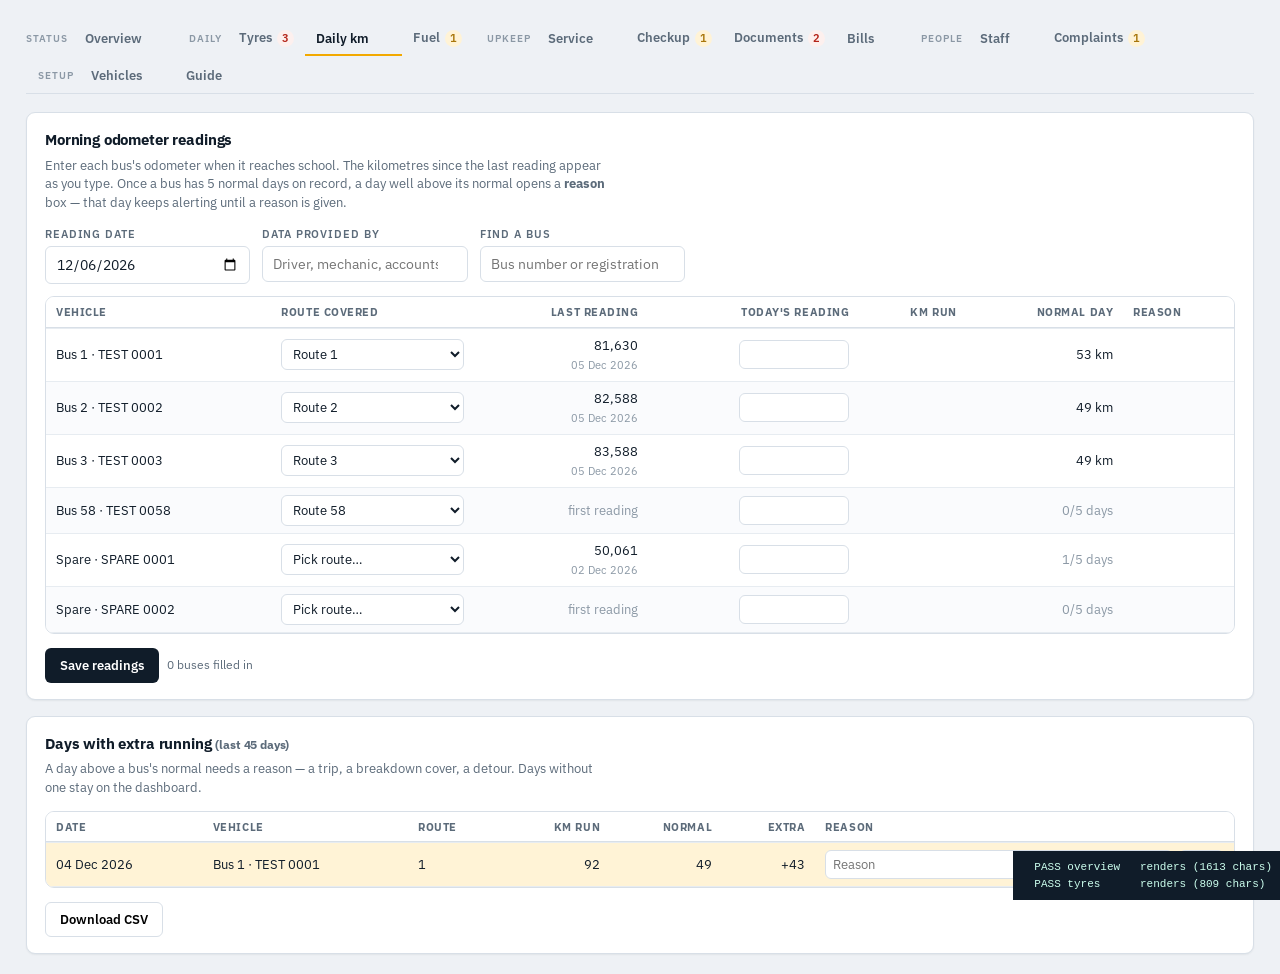
==== tests/fleet/index.html @ 1092692f "Add the Fleet module: tyres, daily km, fuel, service, checkups, documents, bills, complaints, staff " ====
<!doctype html><html><head><meta charset="utf-8"><title>Fleet regression tests</title>
<link rel="stylesheet" href="https://fonts.googleapis.com/css2?family=IBM+Plex+Mono:wght@400;500;600&family=IBM+Plex+Sans:wght@400;500;600;700&display=swap">
<link rel="stylesheet" href="../../frontend/css/main.css"></head>
<body style="overflow:auto">
<!-- Fleet regression tests. Drives the real Fleet modules against an in-memory stand-in database.
     Run: python -m http.server 8000   (from the repo root), then open http://localhost:8000/tests/fleet/ -->
<nav style="display:none"><button data-view="fleet" id="navFleet">Fleet</button></nav>
<section class="view on" id="v-fleet" style="height:auto"><div class="pad" id="fleetBody"></div></section>
<div id="toast"></div>
<pre id="out" style="position:fixed;right:0;bottom:0;max-height:40vh;overflow:auto;background:#101c29;color:#cfe;font-size:11px;margin:0;padding:8px;z-index:99;max-width:48vw;white-space:pre-wrap"></pre>
<script type="module">
import { fakeDb, writes } from './fakedb.js';
globalThis.$ = id => document.getElementById(id);
globalThis.esc = s => String(s ?? '').replace(/[&<>"]/g, c => ({ '&': '&amp;', '<': '&lt;', '>': '&gt;', '"': '&quot;' }[c]));
globalThis.rs = n => '₹' + Number(n || 0).toLocaleString('en-IN');
globalThis.db = fakeDb;
globalThis.buses = [1, 2, 3, 58].map(b => ({ bus_id: b }));
const toasts = []; globalThis.toast = (m, k) => toasts.push([k || 'info', m]);
window.confirm = () => true; window.open = () => null;
const errors = []; window.addEventListener('error', e => errors.push(String(e.message))); window.addEventListener('unhandledrejection', e => errors.push('rejection: ' + (e.reason?.message || e.reason)));
await import('../../frontend/js/maintenance.js');
const { renderFleet } = await import('../../frontend/js/fleet.js');
$('navFleet').onclick = () => renderFleet();
const out = [], log = s => { out.push(s); $('out').textContent = out.join('\n'); };
const wait = ms => new Promise(r => setTimeout(r, ms));
const pane = () => $('fleetPane');
const lastToast = () => (toasts[toasts.length - 1] || [])[1] || '';
const check = (cond, msg) => log((cond ? '  PASS ' : '  FAIL ') + msg);
const type = (el, v) => { el.value = v; el.dispatchEvent(new Event('input', { bubbles: true })); el.dispatchEvent(new Event('change', { bubbles: true })); };

for (const t of ['overview', 'tyres', 'km', 'fuel', 'service', 'checkup', 'docs', 'bills', 'staff', 'complaints', 'vehicles', 'guide']) {
  const before = errors.length;
  await renderFleet(t); await wait(250);
  const txt = pane().innerText, broke = /could not load/i.test(txt);
  check(!broke && errors.length === before && txt.length > 200, `${t.padEnd(10)} renders (${txt.length} chars)${broke ? ' — ' + txt.slice(0, 160) : ''}${errors.length > before ? ' — ' + errors.slice(before).join(' | ') : ''}`);
}

log('\n-- overview');
await renderFleet('overview'); await wait(200);
check(pane().querySelectorAll('.agroup').length >= 5, `alert groups drawn: ${pane().querySelectorAll('.agroup').length}`);
check(pane().querySelectorAll('.vcard').length === 6, `vehicle cards: ${pane().querySelectorAll('.vcard').length}`);
check(pane().querySelector('.agroup.sev3')?.open === true, 'most urgent group opens by default');
check([...$('fleetNav').querySelectorAll('.ct')].some(c => !c.hidden), 'tab badges show counts');
pane().querySelector('.go-tab[data-tab="docs"]').click(); await wait(300);
check($('fleetNav').querySelector('button.on')?.dataset.t === 'docs', '"Open docs" button switches to the Documents tab');

log('\n-- tyres');
await renderFleet('tyres'); await wait(200);
check(pane().querySelectorAll('.tbus').length === 6, `board shows every vehicle: ${pane().querySelectorAll('.tbus').length}`);
check(/estimated/i.test(pane().innerText), 'board warns that specs are estimated');
check(pane().querySelectorAll('.tyre.stop').length > 0, 'unsafe tyres coloured red');
pane().querySelector('.tbus').click(); await wait(200);
check(/pressure history/.test($('tyHist').innerText), 'clicking a bus opens its history');
pane().querySelector('#tyMode [data-m="entry"]').click(); await wait(250);
const row = pane().querySelector('tbody tr'), inp = row.querySelectorAll('input[data-k]');
type(inp[0], '40'); await wait(20);
check(inp[0].classList.contains('tone-stop'), 'entry colours a 40 psi front tyre (spec 75) red');
check(/1 bus filled/.test($('tyCount').textContent), 'counts the filled row');
const spare = [...pane().querySelectorAll('tbody tr')].find(tr => /Spare/.test(tr.innerText));
type(spare.querySelector('input[data-k]'), '70'); await wait(20);
let n = writes.length; $('tySave').click(); await wait(100);
check(writes.length === n && /route/.test(lastToast()), `spare without a route is refused: "${lastToast()}"`);
spare.querySelector('select').value = '2';
$('tySave').click(); await wait(300);
const tw = writes.filter(w => w.table === 'tyre_readings').pop();
check(tw && tw.payload.length === 2 && tw.payload.every(r => r.recorded_on && 'provided_by' in r), `saves 2 readings with date + provided-by`);
check(tw && tw.payload.find(r => r.vehicle_id === 5)?.bus_id === 2, 'spare reading records the route it covered');
pane().querySelector('#tyMode [data-m="spec"]').click(); await wait(250);
const sr = pane().querySelector('tbody tr'); type(sr.querySelector('[data-k="rec_fl"]'), '80'); sr.querySelector('[data-k="source"]').value = 'placard';
sr.querySelector('[data-k="source"]').dispatchEvent(new Event('input', { bubbles: true }));
$('spSave').click(); await wait(200);
const sw = writes.filter(w => w.table === 'tyre_specs').pop();
check(sw && sw.op === 'upsert' && sw.payload[0].rec_fl === 80 && sw.payload[0].source === 'placard', 'spec edit upserts only the changed row as placard');

log('\n-- daily km');
await renderFleet('km'); await wait(300);
const kr = [...pane().querySelectorAll('#kmSheet tbody tr')].find(tr => tr.dataset.v === '1');
const kIn = kr.querySelector('.kmIn');
type(kIn, String(81698 + 120)); await wait(30);
check(!kr.querySelector('.kmWhy').hidden, 'a day far above normal opens the reason box');
n = writes.length; $('kmSave').click(); await wait(100);
check(writes.length === n && /reason/i.test(lastToast()), `saving without the reason is refused: "${lastToast()}"`);
kr.querySelector('.kmWhy').value = 'Picnic trip';
$('kmSave').click(); await wait(300);
const kw = writes.filter(w => w.table === 'odometer_readings' && w.op === 'insert').pop();
check(kw && kw.payload[0].reason === 'Picnic trip' && kw.payload[0].recorded_on, 'saves the reading with its reason and date');
await renderFleet('km'); await wait(300);
const kr2 = [...pane().querySelectorAll('#kmSheet tbody tr')].find(tr => tr.dataset.v === '2');
type(kr2.querySelector('.kmIn'), '1'); await wait(30);
check(/lower than last/i.test(kr2.querySelector('.live').innerText), 'a reading below the last one is flagged');
check(/Days with extra running/.test($('kmExtra').innerText) && $('kmExtra').querySelector('.addWhy'), 'extra-running list offers a reason after the fact');

log('\n-- fuel');
await renderFleet('fuel'); await wait(300);
check(/Normal for this vehicle/.test($('fuHist').innerText), 'history states the vehicle\'s normal mileage');
check(/Costing uses/.test($('fuFleet').innerText), 'fleet table compares logged km/L with the costing figure');
type($('fuL'), '40'); type($('fuP'), '95'); await wait(20);
check($('fuC').value === '3800.00', `cost auto-fills from litres x price: ${$('fuC').value}`);
const lastOdo = Math.max(...[...$('fuHist').querySelectorAll('tbody tr')].map(tr => +tr.children[4].innerText.replace(/\D/g, '') || 0));
type($('fuO'), String(lastOdo + 80)); await wait(30);
check(!$('fuWhyF').hidden, `2 km/L against a ~4.9 normal asks for a reason`);
n = writes.length; $('fuSave').click(); await wait(100);
check(writes.length === n, 'refused without the reason');
$('fuWhy').value = 'Long idle at event'; $('fuSave').click(); await wait(300);
const fw = writes.filter(w => w.table === 'fuel_logs' && w.op === 'insert').pop();
check(fw && fw.payload.litres === 40 && fw.payload.cost === 3800 && fw.payload.reason, 'fill saved with litres, cost and reason');

log('\n-- service');
await renderFleet('service'); await wait(300);
check(/overdue|due within/.test($('svStatus').innerText), 'status summary rendered');
type($('spKm'), '15000'); $('spAll').click(); await wait(300);
const pw = writes.filter(w => w.table === 'service_plans').pop();
check(pw && pw.payload.length === 6 && pw.payload.every(p => p.interval_km === 15000), 'interval applied to every vehicle');
type($('svO'), '88000'); $('svSave').click(); await wait(300);
check(writes.some(w => w.table === 'service_events' && w.payload.odo_km === 88000), 'service recorded');

log('\n-- checkup');
await renderFleet('checkup'); await wait(300);
n = writes.length; $('ckSave').click(); await wait(100);
check(writes.length === n && /not marked/.test(lastToast()), `unmarked parts block the save: "${lastToast()}"`);
pane().querySelector('tr[data-p] .seg [data-s="requires_action"]').click();
$('ckAll').click(); await wait(30);
check(/1 requires action/i.test($('ckTally').textContent), 'mark-all keeps the part already marked "requires action"');
$('ckSave').click(); await wait(300);
const iw = writes.filter(w => w.table === 'checkup_items').pop();
check(iw && iw.payload.length === 6 && iw.payload.filter(i => i.status === 'requires_action').length === 1, 'checkup saved with every part');
pane().querySelector('#ckMode [data-m="parts"]').click(); await wait(250);
type($('pN'), 'Wheel alignment'); $('pAdd').click(); await wait(200);
check(writes.some(w => w.table === 'checkup_parts' && w.payload.name === 'Wheel alignment'), 'new part can be added to the list');

log('\n-- documents');
await renderFleet('docs'); await wait(300);
check(/missing/.test($('dcGrid').innerText), 'coverage grid marks missing documents');
check(/expired/i.test($('dcGrid').innerText), 'expired document shown');
$('dcOwner').querySelector('[data-o="staff"]').click(); await wait(50);
check($('dcS') && $('dcS').options.length >= 4, `person picker lists staff: ${$('dcS')?.options.length}`);
check(/Driving licence/.test($('dcT').innerHTML), 'person documents offer driving licence');
type($('dcE'), '2027-05-01'); type($('dcNo'), 'RJ-1'); $('dcSave').click(); await wait(300);
check(writes.some(w => w.table === 'documents' && w.payload.staff_id && w.payload.doc_type === 'Driving licence'), 'licence saved against the person');

log('\n-- bills');
await renderFleet('bills'); await wait(300);
check(/not in fleet/.test($('blList').innerText), 'a bill for a non-fleet vehicle is labelled');
check(/whole fleet/.test($('blList').innerText), 'a fleet-wide bill is labelled');
check(/whole-fleet bills/.test($('blVeh').innerText), 'per-vehicle spend notes the unsplit fleet-wide total');
type($('blAmt'), '5000'); $('blSave').click(); await wait(300);
check(writes.some(w => w.table === 'maintenance_bills' && w.payload.amount === 5000), 'bill saved');

log('\n-- staff');
await renderFleet('staff'); await wait(300);
pane().querySelector('#stList tr[data-id="1"]').click(); await wait(300);
check(/Tenures/.test($('stPane').innerText), 'profile shows tenures');
$('spRep').click(); await wait(300);
check(/Route 1/.test($('stReport').textContent) && /Km run/.test($('stReport').textContent), 'tenure report renders');
check(/before records/i.test($('stReport').innerText), 'report says when a tenure began before records');
await renderFleet('staff'); await wait(300);
pane().querySelector('#stList tr[data-id="3"]').click(); await wait(300);
$('smB').value = '1'; $('smMove').click(); await wait(400);
const ends = writes.filter(w => w.table === 'staff_assignments' && w.op === 'update').slice(-2);
const opens = writes.filter(w => w.table === 'staff_assignments' && w.op === 'insert').pop();
const yday = new Date(Date.now() - 864e5 - new Date().getTimezoneOffset() * 6e4).toISOString().slice(0, 10);
check(ends.length === 2 && ends.every(e => e.payload.to_date === yday), `move ends both old tenures the day before (${ends.map(e => e.payload.to_date)} vs ${yday})`);
check(opens && opens.payload.bus_id === 1 && opens.payload.staff_id === 3, 'move opens the new tenure');

log('\n-- complaints');
await renderFleet('complaints'); await wait(300);
check(/Drove fast/.test($('cpList').innerText), 'open complaint listed');
type($('cpRN'), 'Parent X'); $('cpD').value = 'Late again';
$('cpS').value = $('cpS').options[1].value; $('cpS').dispatchEvent(new Event('change'));
$('cpSave').click(); await wait(300);
const cw = writes.filter(w => w.table === 'complaints' && w.op === 'insert').pop();
check(cw && cw.payload.against_staff_id && cw.payload.bus_id && cw.payload.raised_by_name === 'Parent X', 'complaint saved against the driver, route filled in');
pane().querySelector('.cpRes').value = 'Spoke to the driver'; pane().querySelector('[data-act="resolved"]').click(); await wait(300);
check(writes.some(w => w.table === 'complaints' && w.op === 'update' && w.payload.status === 'resolved' && w.payload.resolved_on), 'complaint can be resolved with a note');

log('\n-- vehicles');
await renderFleet('vehicles'); await wait(300);
check(/SPARE 0001/.test($('vhSpare').innerText) && /route 2/.test($('vhSpare').innerText), 'spare usage shows the route it covered');
const mk = pane().querySelector('#vhReg tr[data-id="1"] [data-k="make"]'); type(mk, 'Eicher Skyline');
n = writes.length; $('vhSave').click(); await wait(300);
const vw = writes.slice(n);
check(vw.length === 1 && vw[0].payload.make === 'Eicher Skyline', `editing only the make writes one update, no route churn (${vw.length} writes)`);

log(`\nERRORS: ${errors.length ? errors.join(' | ') : 'none'}`);
const f = out.filter(l => l.includes('FAIL')).length, p = out.filter(l => l.includes('PASS')).length;
log(`RESULT: ${p} passed, ${f} failed`);
window.__done = { pass: p, fail: f, out: out.join('\n') };
</script></body></html>
---- frontend/css/main.css ----
:root{
  --ink:#101c29;--ink-2:#1b2c3d;--paper:#eef1f5;--panel:#fff;--panel-2:#f7f9fb;
  --edge:#d8dfe7;--edge-soft:#e7ecf1;--slate:#5c6b7a;--faint:#8b98a5;
  --signal:#f2a900;--signal-deep:#a8760a;--signal-soft:#fff3d6;
  --temp:#b45309;--temp-bg:#fdf1df;--ok:#0f7b4f;--ok-bg:#e9f6f0;--stop:#b42318;--stop-bg:#fdf0ee;--sky:#1f6feb;
  --r-s:6px;--r-m:9px;--r-l:12px;
  --sh-1:0 1px 2px rgba(16,28,41,.06);--sh-2:0 3px 10px rgba(16,28,41,.08);--sh-3:0 10px 30px rgba(16,28,41,.14);
  --tr:.16s cubic-bezier(.4,0,.2,1);
}
*{box-sizing:border-box} html,body{height:100%;margin:0}
body{font-family:'IBM Plex Sans',system-ui,sans-serif;background:var(--paper);color:var(--ink);font-size:14px;line-height:1.5;-webkit-font-smoothing:antialiased;text-rendering:optimizeLegibility}
::selection{background:var(--signal-soft)}
.mono{font-family:'IBM Plex Mono',ui-monospace,monospace;font-variant-numeric:tabular-nums}
h2{letter-spacing:-.015em}h3{letter-spacing:-.01em}
*{scrollbar-width:thin;scrollbar-color:#c3ccd6 transparent}
*::-webkit-scrollbar{width:9px;height:9px}*::-webkit-scrollbar-thumb{background:#c3ccd6;border-radius:8px;border:2px solid transparent;background-clip:content-box}
*::-webkit-scrollbar-thumb:hover{background:#a9b5c2;border:2px solid transparent;background-clip:content-box}*::-webkit-scrollbar-track{background:transparent}

button{font-family:inherit;font-weight:600;border-radius:var(--r-s);cursor:pointer;border:1px solid transparent;padding:8px 14px;font-size:13px;transition:background var(--tr),border-color var(--tr),color var(--tr),box-shadow var(--tr),transform var(--tr)}
button:focus-visible,a:focus-visible{outline:2px solid var(--signal);outline-offset:2px}
button:active{transform:translateY(1px)}
.b-primary{background:var(--ink);color:#fff}.b-primary:hover{background:#24384a;box-shadow:var(--sh-2)}.b-primary:disabled{background:#9aa7b4;cursor:not-allowed;box-shadow:none}
.b-ghost{background:var(--panel);border-color:var(--edge)}.b-ghost:hover{border-color:var(--slate);box-shadow:var(--sh-1)}
.b-signal{background:var(--signal);color:var(--ink)}.b-signal:hover{background:var(--signal-deep);color:#fff}
.b-danger{background:var(--panel);border-color:#e7b7b1;color:var(--stop)}.b-danger:hover{background:var(--stop-bg)}
a{color:var(--sky)}

input,select,textarea{width:100%;padding:8px 10px;border:1px solid var(--edge);border-radius:var(--r-s);font-family:inherit;font-size:14px;background:var(--panel);color:var(--ink);transition:border-color var(--tr),box-shadow var(--tr)}
input:hover,select:hover,textarea:hover{border-color:#b9c4cf}
input:focus,select:focus,textarea:focus{outline:none;border-color:var(--signal);box-shadow:0 0 0 3px rgba(242,169,0,.22)}
label{display:block;font-size:11px;text-transform:uppercase;letter-spacing:.08em;color:var(--slate);font-weight:600;margin-bottom:4px}
.field{margin-bottom:12px}

table{border-collapse:collapse;width:100%;font-size:13px;font-variant-numeric:tabular-nums}
th,td{text-align:left;padding:7px 10px;border-bottom:1px solid var(--edge-soft)}
th{color:var(--slate);font-size:11px;text-transform:uppercase;letter-spacing:.05em;background:var(--panel);position:sticky;top:0;z-index:2;box-shadow:inset 0 -1px 0 var(--edge)}
tbody tr{transition:background var(--tr)}
tbody tr:nth-child(even){background:#fafbfd}
tbody tr:hover{background:var(--signal-soft)}

#gate{position:fixed;inset:0;z-index:5000;display:flex;align-items:center;justify-content:center;background:radial-gradient(120% 120% at 20% 0%,#1b2c3d 0%,var(--ink) 65%)}
#gate .card{background:var(--panel);border-radius:var(--r-l);padding:34px 32px;width:min(390px,92vw);box-shadow:var(--sh-3)}
#gate h1{font-size:20px;margin:0 0 3px}#gate .sub{color:var(--slate);font-size:12.5px;margin-bottom:22px}
.rule{height:3px;background:var(--signal);width:40px;margin-bottom:18px;border-radius:2px}

/* #app is laid out as a flex column. It also carries explicit grid-row placement so the
   layout survives if #app is ever set to display:grid — with the round strip hidden there
   are only two in-flow children, and positional `auto auto 1fr` rows would hand `main`
   the content-sized `auto` track instead of the filling `1fr` one, collapsing every map. */
#app{display:none;height:100%;flex-direction:column;grid-template-rows:auto auto minmax(0,1fr);grid-template-columns:minmax(0,1fr)}
#app>header{flex:0 0 auto;grid-row:1}
#app>#roundStrip{flex:0 0 auto;grid-row:2}
#app>main{flex:1 1 auto;min-height:0;grid-row:3}
header{background:linear-gradient(180deg,var(--ink-2),var(--ink));color:#fff;height:52px;display:flex;align-items:center;gap:4px;padding:0 8px 0 16px;overflow:hidden;box-shadow:0 1px 0 rgba(255,255,255,.06) inset,0 2px 10px rgba(16,28,41,.25)}
header .brand{font-weight:700;margin-right:8px;white-space:nowrap;flex:0 0 auto}header .brand span{color:var(--signal)}
/* the tab strip absorbs the overflow, so a narrow window scrolls the tabs instead of
   pushing a scrollbar into the 52px header and clipping the sign-out button */
nav{display:flex;gap:2px;flex:0 1 auto;min-width:0;overflow-x:auto;overflow-y:hidden;scrollbar-width:none}
nav::-webkit-scrollbar{display:none}
nav button{background:transparent;color:#aebccb;border:none;padding:8px 12px;border-radius:var(--r-s);white-space:nowrap;position:relative;flex:0 0 auto}
nav button:hover{color:#fff;background:rgba(255,255,255,.06)}
nav button.on{background:#2a3f53;color:#fff;box-shadow:inset 0 -2px 0 var(--signal)}
header .who{margin-left:auto;font-size:12px;color:#9fb0c0;margin-right:6px;white-space:nowrap;overflow:hidden;text-overflow:ellipsis;max-width:190px;flex:0 1 auto}
header #outBtn{flex:0 0 auto}

main{overflow:hidden;position:relative}
.view{display:none;height:100%;overflow:auto}
.view.on{display:block;animation:viewin .16s ease-out}
@keyframes viewin{from{opacity:.45}to{opacity:1}}
.view.split{display:none;grid-template-columns:340px 1fr;height:100%}.view.split.on{display:grid;animation:none}
.view.split3{display:none;grid-template-columns:280px 1fr 400px;height:100%}.view.split3.on{display:grid;animation:none}
@media(max-width:820px){.view.split{grid-template-columns:1fr}}
@media(max-width:980px){.view.split3{grid-template-columns:1fr;grid-auto-rows:minmax(300px,auto);overflow:auto}}
@media(prefers-reduced-motion:reduce){*{animation:none!important;transition:none!important}}

.listpane{background:var(--panel);border-right:1px solid var(--edge);display:flex;flex-direction:column;overflow:hidden}
.searchbar{padding:12px;border-bottom:1px solid var(--edge)}
.results{overflow:auto;flex:1}
.item{padding:9px 13px;border-bottom:1px solid var(--edge-soft);cursor:pointer;display:flex;gap:9px;align-items:baseline;transition:background var(--tr)}
.item:hover{background:#f6f9fc}.item.on{background:var(--signal-soft);box-shadow:inset 3px 0 0 var(--signal)}
.item .nm{font-weight:600;flex:1;font-size:13.5px}.item .sr{font-size:11px;color:var(--slate)}.item .bs{font-size:11px;font-weight:600;background:#eef1f4;border-radius:4px;padding:1px 6px}
.hint{padding:24px 16px;color:var(--slate);text-align:center}
.work{overflow:auto;position:relative;height:100%}
/* min-height:0 — the stacked media query below supplies a floor on narrow screens, and a
   300px floor here would overflow the row on short viewports now that main is sized */
#map{height:100%;min-height:0;position:relative}
.editor{background:var(--panel);border-left:1px solid var(--edge);padding:16px 18px;overflow:auto;height:100%}
.flag{display:inline-block;background:var(--temp-bg);color:var(--temp);border:1px solid #f0d3a8;border-radius:4px;padding:2px 7px;font-size:11px;font-weight:600}
.grid{display:grid;grid-template-columns:repeat(auto-fit,minmax(150px,1fr));gap:12px}
.coord{background:var(--panel-2);border:1px solid var(--edge);border-radius:var(--r-s);padding:8px 10px}
.coord .k{font-size:10px;text-transform:uppercase;letter-spacing:.08em;color:var(--slate);font-weight:600}.coord .v{font-size:14px;font-weight:500;margin-top:2px}
.actions{display:flex;gap:8px;margin-top:14px;flex-wrap:wrap;align-items:center}
.note{color:var(--slate);font-size:12px}
details{margin-top:14px;border-top:1px solid var(--edge);padding-top:12px}
summary{cursor:pointer;font-weight:600;font-size:13px;list-style:none}summary::-webkit-details-marker{display:none}
summary::before{content:'+';display:inline-block;width:16px;color:var(--signal);font-weight:700}details[open] summary::before{content:'–'}
.histrow{font-size:12px;color:var(--slate);padding:5px 0;border-bottom:1px dotted var(--edge);display:flex;gap:8px;align-items:center}
.pad{padding:20px 26px;max-width:none;width:100%}

.cards{display:grid;grid-template-columns:repeat(auto-fit,minmax(160px,1fr));gap:12px}
.stat{background:var(--panel);border:1px solid var(--edge);border-radius:var(--r-m);padding:14px 16px;box-shadow:var(--sh-1);transition:box-shadow var(--tr),transform var(--tr),border-color var(--tr);position:relative;overflow:hidden}
.stat::before{content:'';position:absolute;inset:0 0 auto 0;height:3px;background:var(--signal);opacity:0;transition:opacity var(--tr)}
.stat:hover{box-shadow:var(--sh-2);transform:translateY(-1px)}.stat:hover::before{opacity:1}
.stat b{font-size:26px;display:block;line-height:1.15;font-variant-numeric:tabular-nums;letter-spacing:-.01em}
.stat span{font-size:11px;text-transform:uppercase;letter-spacing:.05em;color:var(--slate)}
.stat.warn{border-color:#e7b7b1;background:var(--stop-bg)}.stat.warn b{color:var(--stop)}

.exec{display:flex;flex-wrap:wrap;gap:14px 26px;align-items:center;background:linear-gradient(135deg,var(--ink-2),var(--ink));color:#fff;border-radius:var(--r-l);padding:18px 22px;margin-bottom:16px;box-shadow:var(--sh-2)}
.exec-main{display:flex;flex-direction:column;gap:1px;min-width:230px}
.exec-num{font-size:32px;font-weight:700;letter-spacing:-.02em;font-variant-numeric:tabular-nums;color:var(--signal)}
.exec-cap{font-size:11px;text-transform:uppercase;letter-spacing:.09em;color:#c8d3de;font-weight:600}
.exec-sub{font-size:12px;color:#9fb0c0;margin-top:3px}
.exec-break{display:flex;flex-wrap:wrap;gap:8px;margin-left:auto}
.exec-chip{background:rgba(255,255,255,.08);border:1px solid rgba(255,255,255,.14);border-radius:999px;padding:6px 13px;font-size:12.5px;color:#dbe4ec;white-space:nowrap;transition:background var(--tr)}
.exec-chip:hover{background:rgba(255,255,255,.14)}
.exec-chip b{color:#fff;font-variant-numeric:tabular-nums}

.alert{display:flex;gap:10px;align-items:center;padding:9px 12px;border:1px solid var(--edge);border-left-width:4px;border-radius:var(--r-s);background:var(--panel);margin-bottom:7px;box-shadow:var(--sh-1)}
.alert.overloaded{border-left-color:var(--stop)}.alert.temp_ending{border-left-color:var(--signal)}
.alert.missing_coords{border-left-color:var(--sky)}.alert.missing_pickup{border-left-color:var(--slate)}
.alert .k{font-size:10px;text-transform:uppercase;letter-spacing:.05em;color:var(--slate);min-width:96px}
.seatgrid{display:grid;grid-template-columns:repeat(auto-fill,minmax(150px,1fr));gap:8px;margin-top:10px}
.seat{border:1px solid var(--edge);border-radius:var(--r-s);padding:7px 10px;background:var(--panel);font-size:13px;display:flex;gap:8px;align-items:center;cursor:grab;transition:box-shadow var(--tr),border-color var(--tr)}
.seat:hover{box-shadow:var(--sh-1)}
.seat.empty{background:var(--panel-2);border-style:dashed;color:var(--slate)}.seat .n{font-weight:700;color:var(--signal-deep);min-width:26px}
.seat.drag{opacity:.4}.seat.over{outline:2px solid var(--signal)}
.busbtns{display:flex;gap:5px;flex-wrap:wrap}.busbtns button{padding:5px 9px;font-size:12px}.busbtns button.on{background:var(--ink);color:#fff}
.pill{display:inline-flex;flex-direction:column;line-height:1.15;margin-right:16px}.pill b{font-size:16px;font-variant-numeric:tabular-nums}.pill span{font-size:10px;text-transform:uppercase;letter-spacing:.05em;color:var(--slate)}
#toast{position:fixed;bottom:20px;left:50%;transform:translateX(-50%) translateY(6px);background:var(--ink);color:#fff;padding:11px 18px;border-radius:var(--r-m);font-size:13px;opacity:0;transition:opacity .25s,transform .25s;z-index:4000;pointer-events:none;max-width:90vw;box-shadow:var(--sh-3)}
#toast.show{opacity:1;transform:translateX(-50%) translateY(0)}#toast.bad{background:var(--stop)}#toast.good{background:var(--ok)}
.legend{position:absolute;top:10px;right:10px;background:var(--panel);border:1px solid var(--edge);border-radius:var(--r-m);z-index:600;max-height:calc(100% - 20px);width:252px;display:flex;flex-direction:column;box-shadow:var(--sh-2)}
.legend .hd{padding:8px 11px;font-weight:600;border-bottom:1px solid var(--edge);font-size:13px;display:flex;align-items:center;justify-content:space-between;gap:8px;flex:0 0 auto}
.legend .hd a{font-weight:400;font-size:12px;color:var(--slate);text-decoration:none}.legend .hd a:hover{color:var(--ink)}
.legend #legTools{display:flex;flex-direction:column;min-height:0;overflow:hidden}
.legend .body{overflow:auto;padding:5px;flex:1 1 auto;min-height:0}
.legtools{display:flex;gap:6px;padding:8px 10px;border-bottom:1px solid var(--edge);flex-wrap:wrap;flex:0 0 auto}
.legtools input{flex:1 1 90px;min-width:90px;width:auto;padding:5px 8px;font-size:12px}
.legtools button{flex:0 0 auto;font-size:11px;padding:5px 9px;border:1px solid var(--edge);background:var(--panel-2);color:var(--ink)}
.legtools button:hover{background:var(--signal-soft);border-color:var(--signal)}
.legrow{display:flex;gap:8px;align-items:center;padding:5px 7px;border-radius:var(--r-s);cursor:pointer;font-size:13px;white-space:nowrap;transition:background var(--tr)}.legrow:hover{background:#f3f4f6}.legrow .sw{width:12px;height:12px;border-radius:3px;flex:none;box-shadow:inset 0 0 0 1px rgba(0,0,0,.12)}.legrow .cnt{margin-left:auto;color:var(--slate);font-variant-numeric:tabular-nums}/* width:auto — without it the global input{width:100%} stretches the tick box across the
   whole row and pushes the colour dot, name and rider count onto their own lines */
.legchk{flex:none;cursor:pointer;width:auto;min-width:0;margin:0}
.mapctl{position:absolute;bottom:14px;left:10px;z-index:600;background:var(--panel);border:1px solid var(--edge);border-radius:var(--r-m);padding:7px;display:flex;gap:6px;box-shadow:var(--sh-1)}
.qbtn{display:block;width:100%;text-align:left;background:var(--panel);border:1px solid var(--edge);border-radius:var(--r-s);padding:10px 12px;margin-bottom:7px;transition:border-color var(--tr),box-shadow var(--tr)}
.qbtn:hover{border-color:var(--signal);box-shadow:var(--sh-1)}
.roundswitch{display:flex;background:#0d1722;border:1px solid #2a3f53;border-radius:8px;padding:2px;margin:0 10px 0 8px;flex:none}
.roundswitch button{background:transparent;color:#9fb0c0;border:none;padding:5px 12px;border-radius:6px;font-size:12px;font-weight:700;letter-spacing:.02em}
.roundswitch button:hover{color:#fff}
.roundswitch button.on{background:var(--signal);color:var(--ink)}
#roundStrip{background:linear-gradient(90deg,#fff3d6,#fdf1df);border-bottom:1px solid #f0d3a8;color:#7a5300;font-size:12.5px;padding:7px 18px}

/* modal dialog (round moves) */
.modalwrap{position:fixed;inset:0;z-index:4000;background:rgba(16,28,41,.45);display:flex;align-items:center;justify-content:center;padding:20px;animation:modalin .14s ease-out}
@keyframes modalin{from{opacity:0}to{opacity:1}}
.modalcard{background:var(--panel);border-radius:var(--r-l);box-shadow:var(--sh-3);padding:22px 24px;width:min(460px,96vw);max-height:90vh;overflow:auto}
.modalcard h3{margin:0 0 8px;font-size:17px}
.modalcard .note{margin:0 0 8px}
.modalcard .actions{margin-top:16px}

/* a student who is in both rounds at once, or has no coordinates */
.databanner{border-radius:var(--r-m);padding:10px 13px;margin-bottom:10px;font-size:12.5px;display:flex;gap:10px;align-items:flex-start;flex-wrap:wrap}
.databanner.bad{background:var(--stop-bg);border:1px solid #e7b7b1;color:#7f2318}
.databanner.warn{background:var(--temp-bg);border:1px solid #f0d3a8;color:#7a4a09}
.databanner b{font-weight:700}
.databanner button{margin-left:auto;flex:none}

/* ============ FLEET ============
   Built from the existing tokens only. Severity uses the app's own semantic
   colours — ok green, signal amber, stop red — never the accent. */
.subnav{display:flex;gap:2px;flex-wrap:wrap;align-items:center;border-bottom:1px solid var(--edge);margin:0 0 18px;padding-bottom:0}
.subnav .grp{font-size:10px;text-transform:uppercase;letter-spacing:.1em;color:var(--faint);font-weight:600;padding:0 6px 0 12px}
.subnav .sg{display:inline-flex;align-items:center;white-space:nowrap}
.subnav .sg:first-child .grp{padding-left:0}
.subnav button{background:transparent;border:none;border-radius:0;color:var(--slate);padding:9px 11px;box-shadow:inset 0 -2px 0 transparent;font-weight:600}
.subnav button:hover{color:var(--ink);background:var(--panel-2)}
.subnav button.on{color:var(--ink);box-shadow:inset 0 -2px 0 var(--signal)}
.subnav button .ct{display:inline-block;min-width:17px;padding:0 5px;margin-left:5px;border-radius:9px;background:var(--stop-bg);color:var(--stop);font-size:10.5px;line-height:17px;text-align:center}
.subnav button .ct.warn{background:var(--signal-soft);color:var(--signal-deep)}

.fcard{background:var(--panel);border:1px solid var(--edge);border-radius:var(--r-m);padding:16px 18px;box-shadow:var(--sh-1)}
.fcard>h3{margin:0 0 4px;font-size:15px}
.fcard>.lede{color:var(--slate);font-size:12.5px;margin:0 0 14px;max-width:70ch}
.fsplit{display:grid;grid-template-columns:minmax(300px,380px) minmax(0,1fr);gap:16px;align-items:start}
@media (max-width:1100px){.fsplit{grid-template-columns:minmax(0,1fr)}}
.fstack{display:flex;flex-direction:column;gap:16px}
.frow{display:grid;grid-template-columns:repeat(auto-fit,minmax(140px,1fr));gap:0 12px}
.field.needs select{border-color:var(--signal);background:var(--signal-soft)}
.tscroll{overflow:auto;border:1px solid var(--edge);border-radius:var(--r-m);background:var(--panel);max-height:70vh}
.tscroll table td{vertical-align:middle}
.tscroll input,.tscroll select{padding:5px 7px;font-size:13px}
td.num,th.num{text-align:right;font-variant-numeric:tabular-nums;white-space:nowrap}
.audit{display:block;color:var(--faint);font-size:11px;margin-top:2px}
.muted{color:var(--faint)}
.linkbtn{padding:3px 8px;font-size:12px;font-weight:500}

.chip{display:inline-block;font-size:10.5px;font-weight:600;letter-spacing:.04em;text-transform:uppercase;padding:2px 7px;border-radius:4px;white-space:nowrap;border:1px solid transparent}
.chip.ok{background:var(--ok-bg);color:var(--ok);border-color:#b8e0cc}
.chip.warn{background:var(--signal-soft);color:var(--signal-deep);border-color:#f3dc9b}
.chip.stop{background:var(--stop-bg);color:var(--stop);border-color:#f0c2bb}
.chip.mute{background:var(--panel-2);color:var(--slate);border-color:var(--edge)}
.chip.info{background:#e8f0fe;color:var(--sky);border-color:#c6d8fb}

.alert.sev3{border-left-color:var(--stop)}.alert.sev2{border-left-color:var(--signal)}
.alert.sev1{border-left-color:var(--sky)}.alert.sev0{border-left-color:var(--slate)}
.agroup{border:1px solid var(--edge);border-radius:var(--r-m);background:var(--panel);margin-bottom:8px;box-shadow:var(--sh-1);overflow:hidden}
.agroup>summary{list-style:none;cursor:pointer;display:flex;align-items:center;gap:10px;padding:10px 14px;border-left:4px solid var(--slate)}
.agroup>summary::-webkit-details-marker{display:none}
.agroup>summary:hover{background:var(--panel-2)}
.agroup.sev3>summary{border-left-color:var(--stop)}.agroup.sev2>summary{border-left-color:var(--signal)}
.agroup.sev1>summary{border-left-color:var(--sky)}
.agroup>summary b{font-size:18px;min-width:30px;font-variant-numeric:tabular-nums}
.agroup>summary .t{font-weight:600}
/* the app's own +/– summary marker (main.css summary::before) does the expanding cue */
.agroup>summary .go-tab{margin-left:auto}
.agroup ul{list-style:none;margin:0;padding:0 14px 10px 18px;max-height:260px;overflow:auto}
.agroup li{padding:5px 0;border-top:1px solid var(--edge-soft);font-size:13px;display:flex;gap:10px}
.agroup li b{min-width:120px;font-family:'IBM Plex Mono',monospace;font-size:12px;font-weight:600}

/* A bus seen from above: four tyres in their real positions. */
.tyregrid{display:grid;grid-template-columns:repeat(auto-fill,minmax(190px,1fr));gap:10px}
.tbus{background:var(--panel);border:1px solid var(--edge);border-radius:var(--r-m);padding:10px 12px;box-shadow:var(--sh-1);cursor:pointer;transition:box-shadow var(--tr),border-color var(--tr)}
.tbus:hover{box-shadow:var(--sh-2);border-color:#b9c4cf}
.tbus .hd{display:flex;justify-content:space-between;align-items:baseline;gap:6px;margin-bottom:8px}
.tbus .hd b{font-size:13px}.tbus .hd span{font-family:'IBM Plex Mono',monospace;font-size:11px;color:var(--slate)}
.chassis{position:relative;display:grid;grid-template-columns:1fr 1fr;gap:6px 38px;padding:6px 8px}
.chassis::before{content:'';position:absolute;inset:0 30%;border:1.5px solid var(--edge);border-radius:10px 10px 6px 6px;background:var(--panel-2)}
.chassis::after{content:'FRONT';position:absolute;top:-2px;left:50%;transform:translate(-50%,-50%);font-size:8px;letter-spacing:.12em;color:var(--faint);background:var(--panel);padding:0 4px}
.tyre{position:relative;z-index:1;border-radius:5px;padding:4px 0;text-align:center;font-family:'IBM Plex Mono',monospace;font-size:13px;font-weight:600;line-height:1.1;border:1px solid var(--edge);background:var(--panel-2);color:var(--slate)}
.tyre small{display:block;font-size:9.5px;font-weight:500;opacity:.8}
.tyre.ok{background:var(--ok-bg);color:var(--ok);border-color:#b8e0cc}
.tyre.warn{background:var(--signal-soft);color:var(--signal-deep);border-color:#f3dc9b}
.tyre.stop{background:var(--stop-bg);color:var(--stop);border-color:#f0c2bb}
.tbus .ft{display:flex;justify-content:space-between;align-items:center;margin-top:8px;font-size:11px;color:var(--faint)}

.vgrid{display:grid;grid-template-columns:repeat(auto-fill,minmax(230px,1fr));gap:10px}
.vcard{background:var(--panel);border:1px solid var(--edge);border-left-width:4px;border-radius:var(--r-m);padding:10px 12px;box-shadow:var(--sh-1)}
.vcard.sev3{border-left-color:var(--stop)}.vcard.sev2{border-left-color:var(--signal)}
.vcard.sev1{border-left-color:var(--sky)}.vcard.sev0{border-left-color:var(--ok)}
.vcard .hd{display:flex;justify-content:space-between;gap:6px;align-items:baseline}
.vcard .hd b{font-size:13.5px}.vcard .hd .mono{font-size:11px;color:var(--slate)}
.vcard dl{display:grid;grid-template-columns:auto 1fr;gap:3px 10px;margin:8px 0 0;font-size:12px}
.vcard dt{color:var(--slate)}.vcard dd{margin:0;text-align:right}

.seg{display:inline-flex;border:1px solid var(--edge);border-radius:var(--r-s);overflow:hidden;background:var(--panel)}
.seg button{border:none;border-radius:0;background:transparent;padding:5px 10px;font-size:12px;color:var(--slate);border-right:1px solid var(--edge)}
.seg button:last-child{border-right:none}
.seg button.on.p{background:var(--ok-bg);color:var(--ok)}
.seg button.on.a{background:var(--signal-soft);color:var(--signal-deep)}
.seg button.on.r{background:var(--stop-bg);color:var(--stop)}
.seg button.on.x{background:var(--ink);color:#fff}

.hint-box{border:1px dashed var(--edge);border-radius:var(--r-m);padding:14px 16px;color:var(--slate);font-size:13px;background:var(--panel-2)}
.reasonrow td{background:var(--signal-soft)!important}
.report{max-width:900px}
.report h2{margin:0}.report .sub{color:var(--slate);margin:2px 0 16px}
@media print{header,nav,.subnav,#roundStrip,.noprint{display:none!important}.view{display:none!important}#v-fleet{display:block!important;overflow:visible}main{overflow:visible}body{background:#fff}.fcard{box-shadow:none}}
input.tone-ok{border-color:#9fd6bb;background:var(--ok-bg)}
input.tone-warn{border-color:#f0cf7a;background:var(--signal-soft)}
input.tone-stop{border-color:#eba59b;background:var(--stop-bg);color:var(--stop);font-weight:600}
input.tone-mute{border-color:var(--edge)}
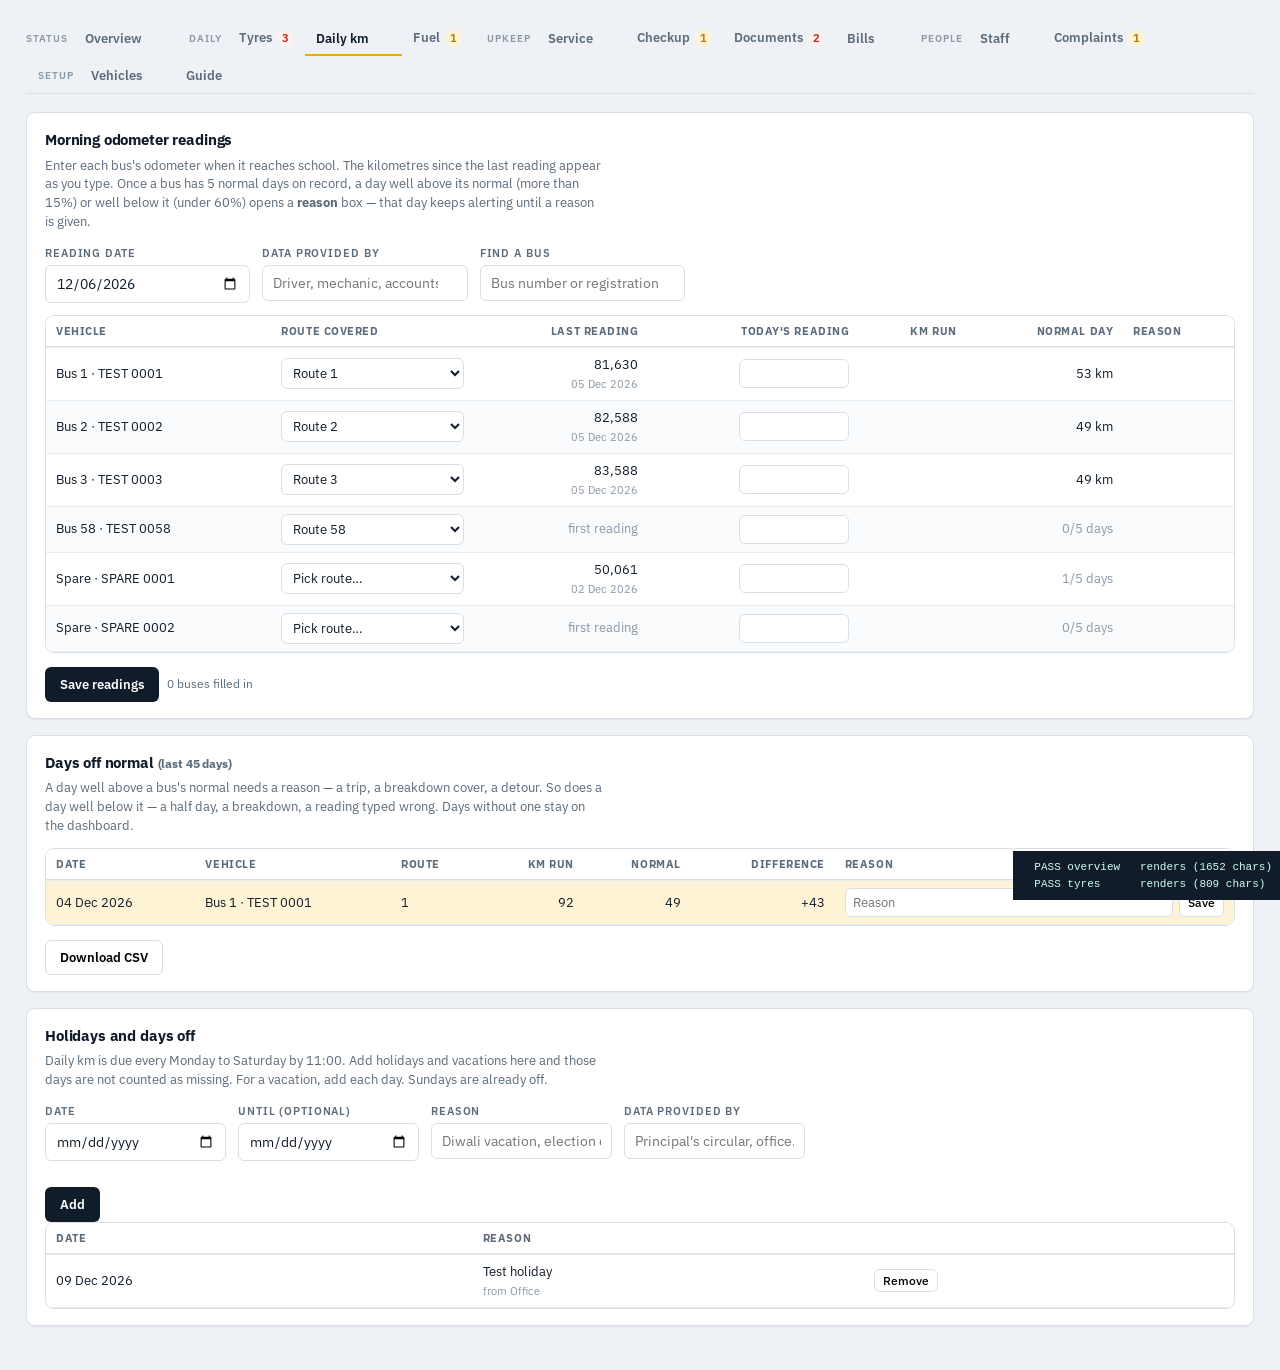
==== commit cf063c6f: "Add weekly fleet compliance to the dashboard; move Optimization into Reports Alerts now say whether " ====
--- a/tests/fleet/index.html
+++ b/tests/fleet/index.html
@@ -7,19 +7,23 @@
 <nav style="display:none"><button data-view="fleet" id="navFleet">Fleet</button></nav>
 <section class="view on" id="v-fleet" style="height:auto"><div class="pad" id="fleetBody"></div></section>
 <div id="toast"></div>
+<div id="wkHost" style="width:1000px;padding:12px"></div>
 <pre id="out" style="position:fixed;right:0;bottom:0;max-height:40vh;overflow:auto;background:#101c29;color:#cfe;font-size:11px;margin:0;padding:8px;z-index:99;max-width:48vw;white-space:pre-wrap"></pre>
 <script type="module">
-import { fakeDb, writes } from './fakedb.js';
+import { fakeDb, writes, rpcCalls } from './fakedb.js';
 globalThis.$ = id => document.getElementById(id);
 globalThis.esc = s => String(s ?? '').replace(/[&<>"]/g, c => ({ '&': '&amp;', '<': '&lt;', '>': '&gt;', '"': '&quot;' }[c]));
 globalThis.rs = n => '₹' + Number(n || 0).toLocaleString('en-IN');
 globalThis.db = fakeDb;
 globalThis.buses = [1, 2, 3, 58].map(b => ({ bus_id: b }));
-const toasts = []; globalThis.toast = (m, k) => toasts.push([k || 'info', m]);
+const toasts = [];
 window.confirm = () => true; window.open = () => null;
 const errors = []; window.addEventListener('error', e => errors.push(String(e.message))); window.addEventListener('unhandledrejection', e => errors.push('rejection: ' + (e.reason?.message || e.reason)));
 await import('../../frontend/js/maintenance.js');
 const { renderFleet } = await import('../../frontend/js/fleet.js');
+const { renderFleetWeek } = await import('../../frontend/js/fleet_week.js');
+// installed after the imports: loading utils.js registers the real toast on globalThis
+globalThis.toast = (m, k) => toasts.push([k || 'info', m]);
 $('navFleet').onclick = () => renderFleet();
 const out = [], log = s => { out.push(s); $('out').textContent = out.join('\n'); };
 const wait = ms => new Promise(r => setTimeout(r, ms));
@@ -88,7 +92,22 @@
 const kr2 = [...pane().querySelectorAll('#kmSheet tbody tr')].find(tr => tr.dataset.v === '2');
 type(kr2.querySelector('.kmIn'), '1'); await wait(30);
 check(/lower than last/i.test(kr2.querySelector('.live').innerText), 'a reading below the last one is flagged');
-check(/Days with extra running/.test($('kmExtra').innerText) && $('kmExtra').querySelector('.addWhy'), 'extra-running list offers a reason after the fact');
+check(/Days off normal/.test($('kmExtra').innerText) && $('kmExtra').querySelector('.addWhy'), 'days-off-normal list offers a reason after the fact');
+check($('kmExtra').querySelectorAll('tbody tr').length === 1, `only days flagged above or below normal are listed (${$('kmExtra').querySelectorAll('tbody tr').length})`);
+const kr3 = [...pane().querySelectorAll('#kmSheet tbody tr')].find(tr => tr.dataset.v === '3');
+const last3 = +kr3.children[2].firstChild.textContent.replace(/\D/g, '');
+type(kr3.querySelector('.kmIn'), String(last3 + 10)); await wait(30);
+check(!kr3.querySelector('.kmWhy').hidden && /-39/.test(kr3.querySelector('.live').innerText), `a day far below normal (10 km vs ~49) also asks for a reason: ${kr3.querySelector('.live').innerText}`);
+type(kr3.querySelector('.kmIn'), String(last3 + 45)); await wait(30);
+check(kr3.querySelector('.kmWhy').hidden, 'a normal day (45 km) does not');
+check(/Test holiday/.test($('kmOff').innerText) && !/Removed earlier/.test($('kmOff').innerText), 'holidays list shows active days off only');
+$('offOn').value = '2026-10-20'; $('offTo').value = '2026-10-24'; $('offWhy').value = 'Diwali vacation';
+n = writes.length; $('offAdd').click(); await wait(200);
+const ow = writes.slice(n).find(w => w.table === 'fleet_off_days');
+check(ow && ow.op === 'upsert' && ow.payload.length === 5 && ow.payload.every(d => d.active && d.reason === 'Diwali vacation'), `a date range adds one row per day (${ow?.payload.length})`);
+$('kmOff').querySelector('.offRm').click(); await wait(200);
+const rw = writes.filter(w => w.table === 'fleet_off_days').pop();
+check(rw.op === 'update' && rw.payload.active === false, 'removing a day off deactivates it, never deletes');
 
 log('\n-- fuel');
 await renderFleet('fuel'); await wait(300);
@@ -181,6 +200,44 @@
 const vw = writes.slice(n);
 check(vw.length === 1 && vw[0].payload.make === 'Eicher Skyline', `editing only the make writes one update, no route churn (${vw.length} writes)`);
 
+log('\n-- fleet week (dashboard)');
+const opened = [];
+await renderFleetWeek($('wkHost'), t => opened.push(t)); await wait(300);
+check($('wkSel').options.length === 12 && /^This week/.test($('wkSel').options[0].text), `week filter lists 12 weeks, newest first: "${$('wkSel').options[0].text}"`);
+check($('wkTiles').querySelectorAll('.wkstat').length === 6, 'six KPI tiles');
+check(/−12\.1%/.test($('wkTiles').innerText), 'average tyre deviation shown signed (−12.1%)');
+const devTile = $('wkTiles').querySelector('.wkstat');
+check(devTile.querySelector('.delta.good') && /3\.7 pts closer to recommended/.test(devTile.innerText), 'closer to spec than last week (16.0 vs 19.7 away) reads as better');
+check(/of 5 checked · 1 at unsafe/.test($('wkTiles').innerText), 'buses off spec: count of checked, unsafe named');
+check(/75%/.test($('wkTiles').innerText) && /9 of 12 expected/.test($('wkTiles').innerText), 'daily km entry rate: 9 of 12 = 75%');
+check(/estimated/.test($('wkHost').querySelector('.wkfoot').innerText), 'the estimated-spec caveat sits under the tiles');
+check($('wkCharts').querySelectorAll('svg').length === 3 && $('wkCharts').querySelectorAll('.ln').length === 3, 'three small trend charts, one series each');
+check($('wkCharts').querySelectorAll('[data-s="dev"] .dot').length === 3, 'tyre chart plots only weeks that had readings (3)');
+const lists = $('wkLists');
+check(/Data entry missing \(4\)/.test(lists.innerText) && /Deviation found \(3\)/.test(lists.innerText), 'two separate sections: missing (4) and deviation (3)');
+check(lists.querySelectorAll('section:first-child .agroup').length === 3, 'missing entries grouped by km / tyre / fuel');
+// textContent, not innerText: the km and fuel groups start collapsed
+check(/Reason needed/i.test(lists.textContent) && /Reason given/i.test(lists.textContent), 'deviations say whether a reason was recorded');
+check(/estimated spec/.test(lists.innerText), 'a tyre deviation against an estimated spec says so');
+check(!$('wkHost').querySelector('img') && !window.__xss, 'details from the database are escaped');
+check(!/no odometer reading/.test($('wkOther').innerText) && /Documents expired/.test($('wkOther').innerText), 'other alerts exclude missing-entry and deviation kinds');
+lists.querySelector('.go-tab[data-tab="km"]').click();
+check(opened.pop() === 'km', '"Open daily km" opens the Daily km tab');
+const sel = $('wkSel'); sel.value = sel.options[1].value; sel.dispatchEvent(new Event('change')); await wait(200);
+check(rpcCalls.filter(c => c[0] === 'fleet_week_report').pop()[1].p_week === sel.options[1].value, 'choosing a week fetches that week');
+check(/−15\.3%/.test($('wkTiles').innerText), 'last week shows its own figure (−15.3%)');
+check($('wkCharts').querySelector('[data-s="dev"] .dot.sel'), 'the chosen week is highlighted on the charts');
+sel.value = sel.options[6].value; sel.dispatchEvent(new Event('change')); await wait(200);
+check(/Not tracked yet/.test($('wkNote').textContent) && /Not tracked yet/.test(lists.innerText), 'weeks before the Fleet tab say "not tracked", not "missing"');
+check(/−18\.2%/.test($('wkTiles').innerText), 'tyre figures still show for an untracked week (audit readings)');
+const svg = $('wkCharts').querySelector('svg'); svg.focus();
+svg.dispatchEvent(new KeyboardEvent('keydown', { key: 'ArrowRight', bubbles: true })); await wait(20);
+const tip = svg.parentElement.querySelector('.tip');
+check(!tip.hidden && /%|no figure/.test(tip.innerText), `keyboard reads each week: "${tip.innerText.replace(/\n/g, ' · ')}"`);
+svg.dispatchEvent(new KeyboardEvent('keydown', { key: 'Enter', bubbles: true })); await wait(200);
+check($('wkSel').value === sel.options[5].value, 'Enter on a chart selects that week');
+check($('wkTable').querySelectorAll('tbody tr').length === 12, 'table view has all 12 weeks');
+
 log(`\nERRORS: ${errors.length ? errors.join(' | ') : 'none'}`);
 const f = out.filter(l => l.includes('FAIL')).length, p = out.filter(l => l.includes('PASS')).length;
 log(`RESULT: ${p} passed, ${f} failed`);
--- a/frontend/css/main.css
+++ b/frontend/css/main.css
@@ -141,8 +141,6 @@
    whole row and pushes the colour dot, name and rider count onto their own lines */
 .legchk{flex:none;cursor:pointer;width:auto;min-width:0;margin:0}
 .mapctl{position:absolute;bottom:14px;left:10px;z-index:600;background:var(--panel);border:1px solid var(--edge);border-radius:var(--r-m);padding:7px;display:flex;gap:6px;box-shadow:var(--sh-1)}
-.qbtn{display:block;width:100%;text-align:left;background:var(--panel);border:1px solid var(--edge);border-radius:var(--r-s);padding:10px 12px;margin-bottom:7px;transition:border-color var(--tr),box-shadow var(--tr)}
-.qbtn:hover{border-color:var(--signal);box-shadow:var(--sh-1)}
 .roundswitch{display:flex;background:#0d1722;border:1px solid #2a3f53;border-radius:8px;padding:2px;margin:0 10px 0 8px;flex:none}
 .roundswitch button{background:transparent;color:#9fb0c0;border:none;padding:5px 12px;border-radius:6px;font-size:12px;font-weight:700;letter-spacing:.02em}
 .roundswitch button:hover{color:#fff}
@@ -241,6 +239,43 @@
 .vcard dl{display:grid;grid-template-columns:auto 1fr;gap:3px 10px;margin:8px 0 0;font-size:12px}
 .vcard dt{color:var(--slate)}.vcard dd{margin:0;text-align:right}
 
+/* The fleet week (dashboard). Chart marks follow the dataviz spec: 2px line, r>=4 dots
+   with a surface ring, hairline solid grid, one series per chart. */
+.wk{--viz-1:#2a78d6;--viz-grid:var(--edge-soft);--viz-axis:var(--edge)}
+.wkbar{display:flex;align-items:center;gap:10px;flex-wrap:wrap;margin-bottom:12px}
+.wkbar label{margin:0}.wkbar select{width:auto;min-width:230px}
+.wkcards{grid-template-columns:repeat(auto-fit,minmax(200px,1fr))}
+.wkstat .lbl{display:block;margin-bottom:4px}
+.wkstat b{font-variant-numeric:normal}
+.wkstat .sub,.wkstat .delta{display:block;text-transform:none;letter-spacing:0;font-size:12px;margin-top:3px}
+.wkstat .delta i{font-style:normal;font-size:10px}.wkstat .delta em{font-style:normal;color:var(--slate)}
+.wkstat .delta.good{color:var(--ok)}.wkstat .delta.bad{color:var(--stop)}.wkstat .delta.flat{color:var(--faint)}
+.wkfoot{margin:8px 0 14px;max-width:900px}
+.wkcharts{display:grid;grid-template-columns:repeat(auto-fit,minmax(260px,1fr));gap:12px;margin-bottom:8px}
+.wkchart{margin:0;background:var(--panel);border:1px solid var(--edge);border-radius:var(--r-m);padding:10px 12px 6px;box-shadow:var(--sh-1);min-width:0}
+.wkchart figcaption{font-size:12.5px;font-weight:600;color:var(--ink-2);margin-bottom:2px}
+.wkchart .plot{position:relative;min-width:0}
+.wkchart svg{display:block;overflow:visible;outline:none}
+.wkchart svg:focus-visible{outline:2px solid var(--signal);outline-offset:2px;border-radius:4px}
+.wkchart .grid{stroke:var(--viz-grid);stroke-width:1}
+.wkchart .zero{stroke:var(--viz-axis);stroke-width:1}
+.wkchart .tick{font-size:10.5px;fill:var(--slate);font-variant-numeric:tabular-nums}
+.wkchart .vlab{font-size:11.5px;font-weight:600;fill:var(--ink)}
+.wkchart .empty{font-size:12px;fill:var(--faint)}
+.wkchart .ln{fill:none;stroke:var(--viz-1);stroke-width:2;stroke-linejoin:round;stroke-linecap:round}
+.wkchart .dot{fill:var(--viz-1);stroke:var(--panel);stroke-width:2}
+.wkchart .dot.sel{stroke:var(--ink);stroke-width:2}
+.wkchart .selband{fill:var(--signal-soft)}
+.wkchart .xhair{stroke:var(--slate);stroke-width:1}
+.wkchart .hit{fill:transparent;cursor:pointer}
+.wkchart .tip{position:absolute;top:-6px;pointer-events:none;background:var(--ink);color:#fff;border-radius:6px;padding:5px 9px;font-size:11.5px;white-space:nowrap;box-shadow:var(--sh-2);z-index:3}
+.wkchart .tip b{display:block;font-size:13px}.wkchart .tip span{color:#c9d3dd}
+.wktable{margin:4px 0 16px}.wktable summary{cursor:pointer;font-size:13px;color:var(--sky);margin-bottom:6px}
+.wklists{grid-template-columns:minmax(0,1fr) minmax(0,1fr)}
+@media (max-width:900px){.wklists{grid-template-columns:minmax(0,1fr)}}
+.wkh{margin:4px 0 10px;font-size:15px}
+.wk .loading{opacity:.5;transition:opacity var(--tr)}
+
 .seg{display:inline-flex;border:1px solid var(--edge);border-radius:var(--r-s);overflow:hidden;background:var(--panel)}
 .seg button{border:none;border-radius:0;background:transparent;padding:5px 10px;font-size:12px;color:var(--slate);border-right:1px solid var(--edge)}
 .seg button:last-child{border-right:none}
@@ -253,7 +288,11 @@
 .reasonrow td{background:var(--signal-soft)!important}
 .report{max-width:900px}
 .report h2{margin:0}.report .sub{color:var(--slate);margin:2px 0 16px}
-@media print{header,nav,.subnav,#roundStrip,.noprint{display:none!important}.view{display:none!important}#v-fleet{display:block!important;overflow:visible}main{overflow:visible}body{background:#fff}.fcard{box-shadow:none}}
+/* print whichever view is open, at full length, without the app chrome */
+@media print{header,nav,.subnav,#roundStrip,.noprint,#repTabs,.actions,#slColsBox{display:none!important}
+  .view:not(.on){display:none!important}.view.on{display:block!important;overflow:visible;height:auto}
+  html,body,#app,main{height:auto!important;overflow:visible!important}body{background:#fff}.fcard{box-shadow:none}
+  th{position:static}}
 input.tone-ok{border-color:#9fd6bb;background:var(--ok-bg)}
 input.tone-warn{border-color:#f0cf7a;background:var(--signal-soft)}
 input.tone-stop{border-color:#eba59b;background:var(--stop-bg);color:var(--stop);font-weight:600}
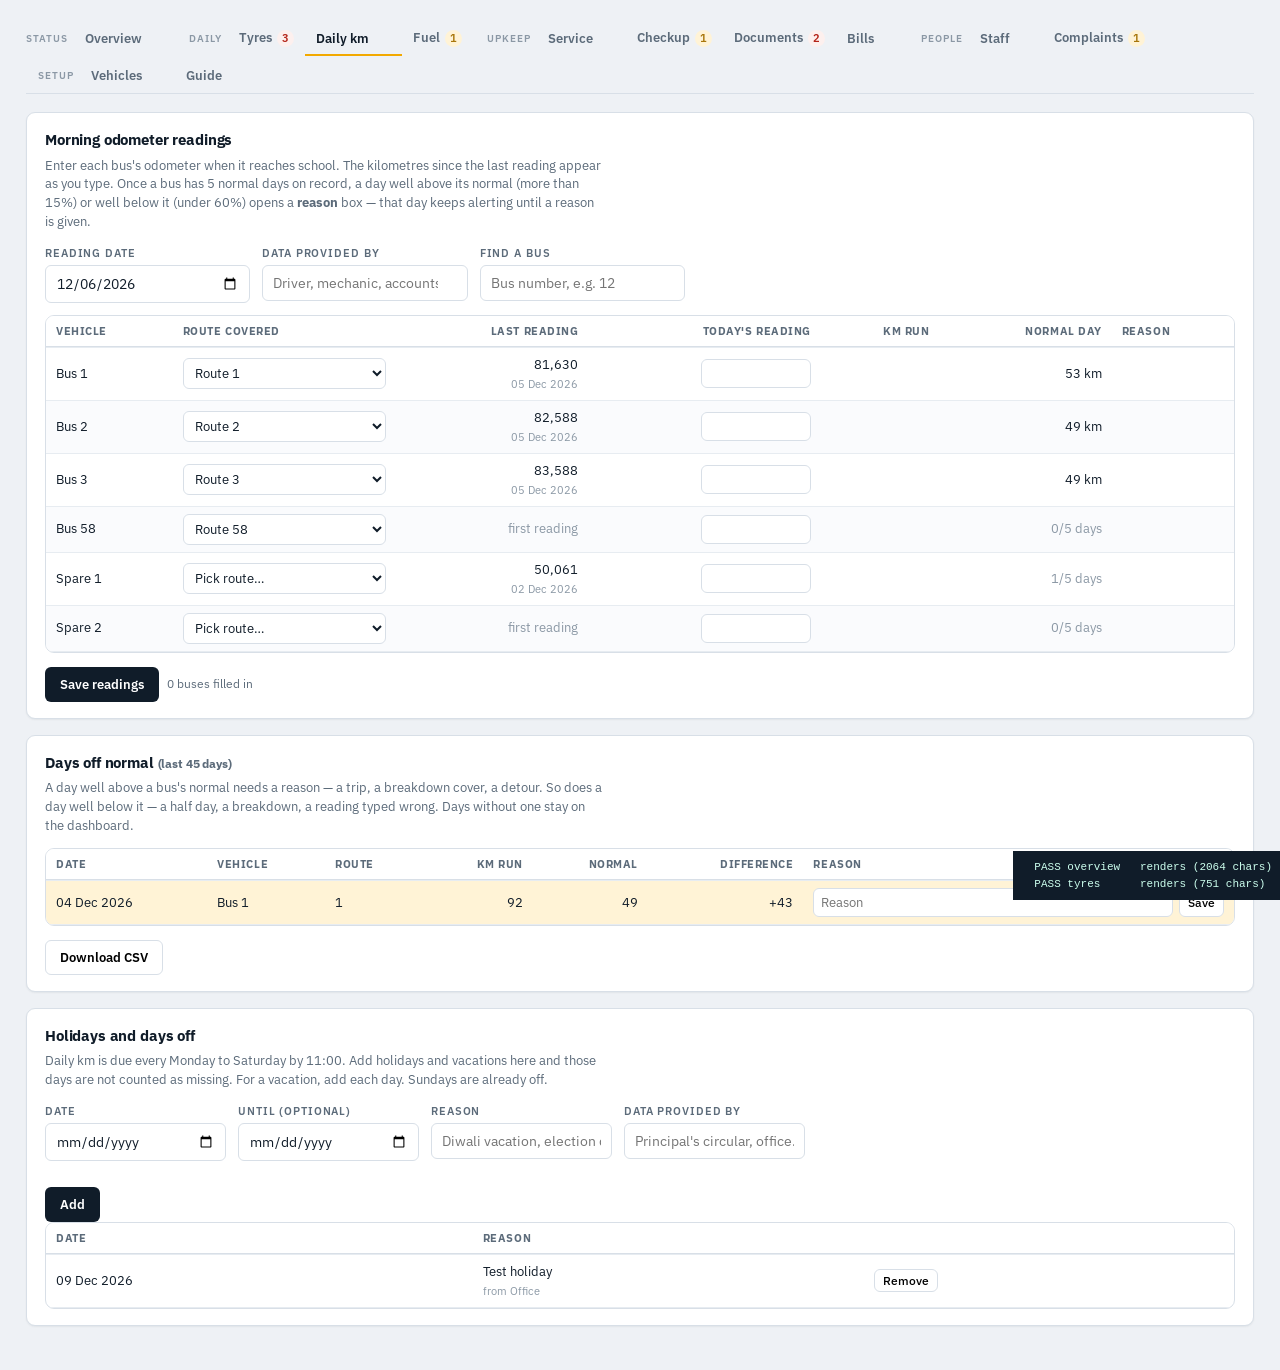
==== commit fb96c8d3: "Name buses by number everywhere; tidy Fleet Overview and the dashboard - No registration numbers on " ====
--- a/tests/fleet/index.html
+++ b/tests/fleet/index.html
@@ -41,9 +41,15 @@
 
 log('\n-- overview');
 await renderFleet('overview'); await wait(200);
+await wait(300);
+check(pane().querySelector('#wkTiles .wkstat') && pane().querySelectorAll('#wkCharts svg').length === 3, 'Overview carries the week: tiles and trend graphs');
 check(pane().querySelectorAll('.agroup').length >= 5, `alert groups drawn: ${pane().querySelectorAll('.agroup').length}`);
-check(pane().querySelectorAll('.vcard').length === 6, `vehicle cards: ${pane().querySelectorAll('.vcard').length}`);
-check(pane().querySelector('.agroup.sev3')?.open === true, 'most urgent group opens by default');
+check([...pane().querySelectorAll('.agroup')].every(g => !g.open), 'every alert group starts as a heading only, closed');
+check(!/TEST 00|SPARE 00/.test(pane().innerText + pane().textContent), 'no registration number anywhere on the Overview — buses by number');
+check(/Bus 1(?!\d)/.test(pane().textContent), 'alerts name the bus ("Bus 1")');
+check(!pane().querySelectorAll('.vcard').length && !$('ovVehicles').open, 'vehicle cards are folded away until asked for');
+$('ovVehicles').open = true; await wait(300);
+check(pane().querySelectorAll('.vcard').length === 6 && /Spare 1/.test($('ovVehicles').innerText), `opening "Every vehicle" shows the cards, spares numbered: ${pane().querySelectorAll('.vcard').length}`);
 check([...$('fleetNav').querySelectorAll('.ct')].some(c => !c.hidden), 'tab badges show counts');
 pane().querySelector('.go-tab[data-tab="docs"]').click(); await wait(300);
 check($('fleetNav').querySelector('button.on')?.dataset.t === 'docs', '"Open docs" button switches to the Documents tab');
@@ -194,7 +200,7 @@
 
 log('\n-- vehicles');
 await renderFleet('vehicles'); await wait(300);
-check(/SPARE 0001/.test($('vhSpare').innerText) && /route 2/.test($('vhSpare').innerText), 'spare usage shows the route it covered');
+check(/Spare 1/.test($('vhSpare').innerText) && !/SPARE 0001/.test($('vhSpare').innerText) && /route 2/.test($('vhSpare').innerText), 'spare usage names the spare by number and shows the route it covered');
 const mk = pane().querySelector('#vhReg tr[data-id="1"] [data-k="make"]'); type(mk, 'Eicher Skyline');
 n = writes.length; $('vhSave').click(); await wait(300);
 const vw = writes.slice(n);
@@ -213,19 +219,26 @@
 check(/estimated/.test($('wkHost').querySelector('.wkfoot').innerText), 'the estimated-spec caveat sits under the tiles');
 check($('wkCharts').querySelectorAll('svg').length === 3 && $('wkCharts').querySelectorAll('.ln').length === 3, 'three small trend charts, one series each');
 check($('wkCharts').querySelectorAll('[data-s="dev"] .dot').length === 3, 'tyre chart plots only weeks that had readings (3)');
-const lists = $('wkLists');
-check(/Data entry missing \(4\)/.test(lists.innerText) && /Deviation found \(3\)/.test(lists.innerText), 'two separate sections: missing (4) and deviation (3)');
-check(lists.querySelectorAll('section:first-child .agroup').length === 3, 'missing entries grouped by km / tyre / fuel');
-// textContent, not innerText: the km and fuel groups start collapsed
-check(/Reason needed/i.test(lists.textContent) && /Reason given/i.test(lists.textContent), 'deviations say whether a reason was recorded');
-check(/estimated spec/.test(lists.innerText), 'a tyre deviation against an estimated spec says so');
-check(!$('wkHost').querySelector('img') && !window.__xss, 'details from the database are escaped');
-check(!/no odometer reading/.test($('wkOther').innerText) && /Documents expired/.test($('wkOther').innerText), 'other alerts exclude missing-entry and deviation kinds');
+const lists = $('wkLists'), cols = [...lists.querySelectorAll('.wkcol')];
+const colN = c => +c.querySelector('h4 b').textContent, colItems = c => c.querySelectorAll('li').length;
+check(cols.length === 3 && /Data entry missing/.test(cols[0].textContent) && /Deviation found/.test(cols[1].textContent) && /Other/.test(cols[2].textContent), 'three columns: data entry missing, deviation found, other');
+check(cols.every(c => colN(c) === colItems(c)) && colN(cols[0]) > 0 && colN(cols[1]) > 0, `this week the columns are the alerts open now (${cols.map(colN).join(' / ')})`);
+check(new RegExp(`^${colN(cols[0])}\\b`).test([...$('wkTiles').querySelectorAll('.wkstat')][4].querySelector('b').textContent) && /open now/.test($('wkTiles').innerText), 'the missing-entry tile counts the same alerts as its column');
+check(/no odometer reading/.test(cols[0].textContent) && !/no odometer reading/.test($('wkOther').textContent) && /Documents expired/.test($('wkOther').innerText), 'each alert sits in its own column');
+check(!/TEST 00/.test($('wkHost').textContent), 'no registration numbers in the alert rows');
 lists.querySelector('.go-tab[data-tab="km"]').click();
 check(opened.pop() === 'km', '"Open daily km" opens the Daily km tab');
 const sel = $('wkSel'); sel.value = sel.options[1].value; sel.dispatchEvent(new Event('change')); await wait(200);
 check(rpcCalls.filter(c => c[0] === 'fleet_week_report').pop()[1].p_week === sel.options[1].value, 'choosing a week fetches that week');
 check(/−15\.3%/.test($('wkTiles').innerText), 'last week shows its own figure (−15.3%)');
+const pc = [...lists.querySelectorAll('.wkcol')];
+check(colN(pc[0]) === 4 && colN(pc[1]) === 3 && /in the week of/.test($('wkListNote').textContent), 'a past week lists that week\'s report: missing 4, deviation 3');
+check(pc[0].querySelectorAll('.agroup').length === 3, 'missing entries grouped by km / tyre / fuel');
+// textContent, not innerText: the groups start collapsed
+check(/Reason needed/i.test(lists.textContent) && /Reason given/i.test(lists.textContent), 'deviations say whether a reason was recorded');
+check(/estimated spec/.test(lists.textContent), 'a tyre deviation against an estimated spec says so');
+check(!$('wkHost').querySelector('img') && !window.__xss, 'details from the database are escaped');
+check(/Spare 1/.test(lists.textContent) && !/TEST 00|SPARE 00/.test(lists.textContent), 'report rows name buses and spares by number');
 check($('wkCharts').querySelector('[data-s="dev"] .dot.sel'), 'the chosen week is highlighted on the charts');
 sel.value = sel.options[6].value; sel.dispatchEvent(new Event('change')); await wait(200);
 check(/Not tracked yet/.test($('wkNote').textContent) && /Not tracked yet/.test(lists.innerText), 'weeks before the Fleet tab say "not tracked", not "missing"');
--- a/frontend/css/main.css
+++ b/frontend/css/main.css
@@ -212,7 +212,7 @@
 .agroup>summary .go-tab{margin-left:auto}
 .agroup ul{list-style:none;margin:0;padding:0 14px 10px 18px;max-height:260px;overflow:auto}
 .agroup li{padding:5px 0;border-top:1px solid var(--edge-soft);font-size:13px;display:flex;gap:10px}
-.agroup li b{min-width:120px;font-family:'IBM Plex Mono',monospace;font-size:12px;font-weight:600}
+.agroup li b{min-width:64px;font-size:12.5px;font-weight:600;white-space:nowrap}
 
 /* A bus seen from above: four tyres in their real positions. */
 .tyregrid{display:grid;grid-template-columns:repeat(auto-fill,minmax(190px,1fr));gap:10px}
@@ -238,6 +238,17 @@
 .vcard .hd b{font-size:13.5px}.vcard .hd .mono{font-size:11px;color:var(--slate)}
 .vcard dl{display:grid;grid-template-columns:auto 1fr;gap:3px 10px;margin:8px 0 0;font-size:12px}
 .vcard dt{color:var(--slate)}.vcard dd{margin:0;text-align:right}
+
+/* Route planner: whole-class picker and the per-bus share buttons. */
+.plquick{display:flex;flex-wrap:wrap;gap:4px;margin-bottom:6px}
+.plchips{display:flex;flex-wrap:wrap;gap:5px}
+.clchip{background:var(--panel);border:1px solid var(--edge);color:var(--ink);font-weight:500;padding:4px 9px;font-size:12.5px;border-radius:999px;display:inline-flex;gap:5px;align-items:baseline}
+.clchip small{color:var(--faint);font-size:10.5px;font-variant-numeric:tabular-nums}
+.clchip:hover{border-color:var(--slate)}
+.clchip[aria-pressed="true"]{background:var(--ink);border-color:var(--ink);color:#fff}
+.clchip[aria-pressed="true"] small{color:#c9d3dd}
+.plshare{display:flex;flex-wrap:wrap;gap:4px;margin-top:4px;white-space:normal}
+.plshare a.linkbtn{text-decoration:none;font-weight:600;font-size:12px;display:inline-block;border:1px solid var(--edge);border-radius:var(--r-s);color:var(--ink);background:var(--panel)}
 
 /* The fleet week (dashboard). Chart marks follow the dataviz spec: 2px line, r>=4 dots
    with a surface ring, hairline solid grid, one series per chart. */
@@ -271,9 +282,20 @@
 .wkchart .tip{position:absolute;top:-6px;pointer-events:none;background:var(--ink);color:#fff;border-radius:6px;padding:5px 9px;font-size:11.5px;white-space:nowrap;box-shadow:var(--sh-2);z-index:3}
 .wkchart .tip b{display:block;font-size:13px}.wkchart .tip span{color:#c9d3dd}
 .wktable{margin:4px 0 16px}.wktable summary{cursor:pointer;font-size:13px;color:var(--sky);margin-bottom:6px}
-.wklists{grid-template-columns:minmax(0,1fr) minmax(0,1fr)}
-@media (max-width:900px){.wklists{grid-template-columns:minmax(0,1fr)}}
-.wkh{margin:4px 0 10px;font-size:15px}
+.wkh{margin:18px 0 10px;font-size:15px}
+.wkcols{display:grid;grid-template-columns:repeat(3,minmax(0,1fr));gap:14px;align-items:start}
+@media (max-width:1100px){.wkcols{grid-template-columns:minmax(0,1fr)}}
+.wkcol h4{display:flex;align-items:baseline;gap:8px;margin:0 0 8px;font-size:13px;text-transform:uppercase;letter-spacing:.05em;color:var(--slate)}
+.wkcol h4 b{margin-left:auto;font-size:18px;color:var(--ink);letter-spacing:0;font-variant-numeric:tabular-nums}
+.wkcol h4 .note{text-transform:none;letter-spacing:0;font-weight:400}
+/* a section folded away until asked for */
+.fsec{margin-top:18px;border:1px solid var(--edge);border-radius:var(--r-m);background:var(--panel);box-shadow:var(--sh-1)}
+.fsec>summary{cursor:pointer;padding:12px 14px;display:flex;gap:10px;align-items:baseline}
+.fsec[open]>summary{border-bottom:1px solid var(--edge-soft)}
+.fsec>.vgrid,.fsec>.hint{padding:12px}
+/* dashboard: the fleet in three numbers, each opening Fleet -> Overview */
+.agroup li.alink{cursor:pointer}.agroup li.alink:hover{background:var(--signal-soft)}
+.stat.stlink{text-align:left;font:inherit;color:inherit;cursor:pointer;width:100%}
 .wk .loading{opacity:.5;transition:opacity var(--tr)}
 
 .seg{display:inline-flex;border:1px solid var(--edge);border-radius:var(--r-s);overflow:hidden;background:var(--panel)}
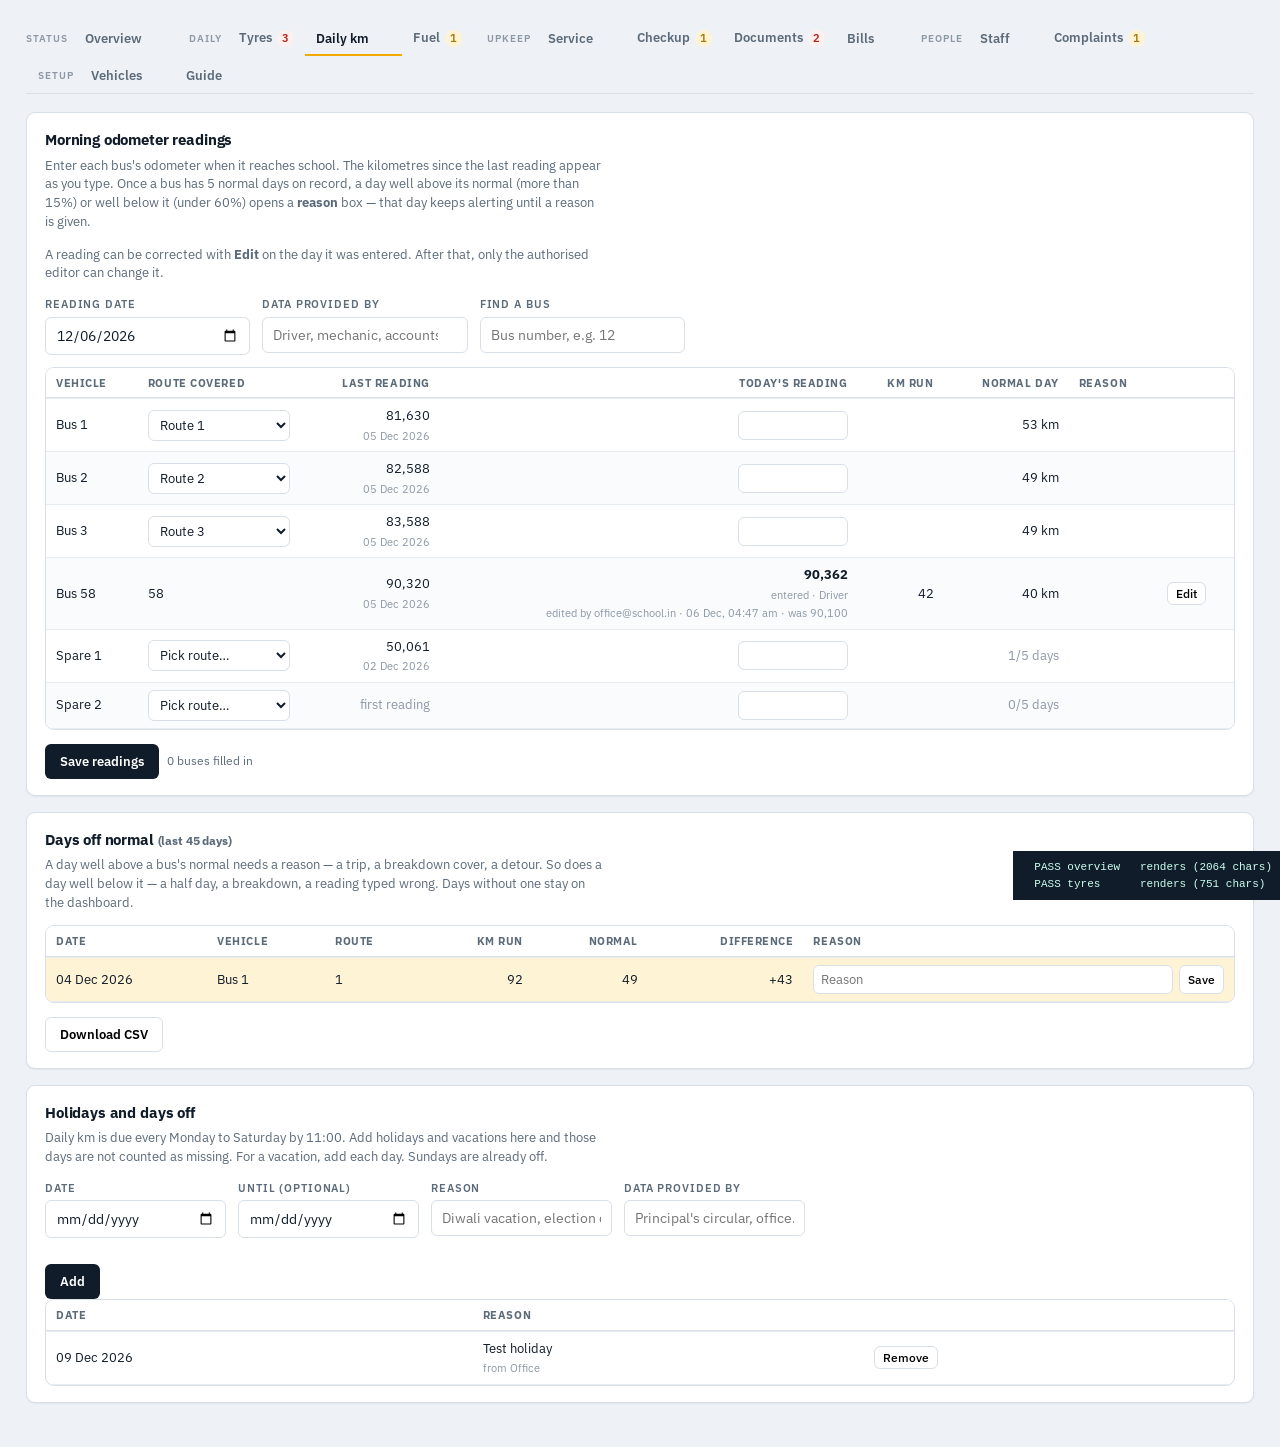
==== commit 1988697e: "Let entries be corrected: same day by anyone, any date by one editor - Daily km, fuel and tyre entri" ====
--- a/tests/fleet/index.html
+++ b/tests/fleet/index.html
@@ -10,7 +10,7 @@
 <div id="wkHost" style="width:1000px;padding:12px"></div>
 <pre id="out" style="position:fixed;right:0;bottom:0;max-height:40vh;overflow:auto;background:#101c29;color:#cfe;font-size:11px;margin:0;padding:8px;z-index:99;max-width:48vw;white-space:pre-wrap"></pre>
 <script type="module">
-import { fakeDb, writes, rpcCalls } from './fakedb.js';
+import { fakeDb, writes, rpcCalls, setEditor, refuseNextWrite } from './fakedb.js';
 globalThis.$ = id => document.getElementById(id);
 globalThis.esc = s => String(s ?? '').replace(/[&<>"]/g, c => ({ '&': '&amp;', '<': '&lt;', '>': '&gt;', '"': '&quot;' }[c]));
 globalThis.rs = n => '₹' + Number(n || 0).toLocaleString('en-IN');
@@ -205,6 +205,94 @@
 n = writes.length; $('vhSave').click(); await wait(300);
 const vw = writes.slice(n);
 check(vw.length === 1 && vw[0].payload.make === 'Eicher Skyline', `editing only the make writes one update, no route churn (${vw.length} writes)`);
+
+log('\n-- correcting entries');
+const { canEditAll } = await import('../../frontend/js/fleetkit.js');
+const asEditor = async on => { setEditor(on); await canEditAll(true); };
+const kmRow = v => [...pane().querySelectorAll('#kmSheet tbody tr')].find(tr => tr.dataset.v === String(v));
+const kmDate = async d => { $('km_on').value = d; $('km_on').dispatchEvent(new Event('change')); await wait(250); };
+const dayAgo = n => new Date(Date.now() - n * 864e5).toISOString().slice(0, 10);
+const lastWrite = t => writes.filter(w => w.table === t).pop();
+
+await asEditor(false); await renderFleet('km'); await wait(300);
+check(/only the authorised editor can change it/.test(pane().innerText), 'staff are told the rule on the Daily km tab');
+check(kmRow(4).querySelector('.kmEdit'), "today's reading has an Edit button");
+check(/edited by office@school\.in/.test(kmRow(4).innerText) && /was 90,100/.test(kmRow(4).innerText), 'a corrected reading says who changed it and what it was');
+const onToday = $('km_on').value;
+await kmDate(dayAgo(2));
+check(kmRow(4).classList.contains('done') && !pane().querySelector('.kmEdit'), 'older readings have no Edit button for staff');
+await kmDate(onToday);
+kmRow(4).querySelector('.kmEdit').click(); await wait(20);
+const kmE = kmRow(4), kmInp = kmE.querySelector('.kmIn'), base = +kmInp.value;
+check(kmE.classList.contains('editing') && base > 0, `Edit opens the row with the saved reading (${base})`);
+n = writes.length; $('kmSave').click(); await wait(50);
+check(writes.length === n, '"Save readings" leaves a row being corrected alone');
+kmE.querySelector('.kmNo').click(); await wait(250);
+check(!kmRow(4).querySelector('.kmIn') && kmRow(4).querySelector('.kmEdit'), 'Cancel puts the row back unchanged');
+kmRow(4).querySelector('.kmEdit').click(); await wait(20);
+const kmF = kmRow(4), prevKm = base - 42;
+type(kmF.querySelector('.kmIn'), String(prevKm + 10)); await wait(20);
+n = writes.length; kmF.querySelector('.kmUpd').click(); await wait(100);
+check(writes.length === n && /reason/i.test(lastToast()), `a corrected day far from normal still needs a reason: "${lastToast()}"`);
+kmF.querySelector('.kmWhy').value = 'Half day';
+refuseNextWrite('This entry can only be changed on the day it was entered. After that, ask the authorised editor.');
+kmF.querySelector('.kmUpd').click(); await wait(150);
+check(/authorised editor/.test(lastToast()) && kmF.isConnected && kmF.classList.contains('editing'), 'if the database refuses, the person sees why and keeps their typing');
+kmF.querySelector('.kmUpd').click(); await wait(300);
+const kmW = lastWrite('odometer_readings');
+check(kmW.op === 'update' && kmW.payload.reading_km === prevKm + 10 && kmW.payload.reason === 'Half day' && kmW.where.id, 'saves the correction against that one row');
+
+let asked = null; const realConfirm = window.confirm;
+await asEditor(true); await renderFleet('km'); await wait(300);
+check(/You are the authorised editor/.test(pane().innerText), 'the editor is told so');
+await kmDate(dayAgo(2));
+check(kmRow(1).querySelector('.kmEdit') && kmRow(4).querySelector('.kmEdit'), 'the editor gets Edit on older readings');
+kmRow(4).querySelector('.kmEdit').click(); await wait(20);
+const kmO = kmRow(4), oldKm = +kmO.querySelector('.kmIn').value;
+type(kmO.querySelector('.kmIn'), String(oldKm + 5000)); await wait(20);
+kmO.querySelector('.kmWhy').value = 'Typed wrong';
+window.confirm = m => { asked = m; return false; };
+n = writes.length; kmO.querySelector('.kmUpd').click(); await wait(100);
+check(/higher than the next reading/.test(asked || '') && writes.length === n, `warns before a reading passes the next day's: "${asked}"`);
+window.confirm = realConfirm;
+type(kmO.querySelector('.kmIn'), String(oldKm + 3)); await wait(20);
+kmO.querySelector('.kmUpd').click(); await wait(300);
+check(lastWrite('odometer_readings').payload.reading_km === oldKm + 3 && /changes with it/.test(lastToast()), `says the next day's km moves too: "${lastToast()}"`);
+
+await asEditor(false); await renderFleet('fuel'); await wait(300);
+const fuelFor = async v => { $('fuV').value = String(v); $('fuV').dispatchEvent(new Event('change')); await wait(250); };
+await fuelFor(1);
+check(!$('fuHist').querySelector('.fuEdit') && !$('fuHist').querySelector('[data-del]'), 'staff cannot edit or remove an older fill');
+await fuelFor(2);
+check($('fuHist').querySelectorAll('.fuEdit').length === 1, 'a fill typed in today can be corrected, even for an earlier date');
+$('fuHist').querySelector('.fuEdit').click(); await wait(20);
+check($('feL').value === '40' && $('feC').value === '3800', 'the fill opens with its saved figures');
+type($('feL'), ''); n = writes.length; $('feSave').click(); await wait(80);
+check(writes.length === n, 'a fill cannot be saved without litres');
+type($('feL'), '41'); type($('feC'), '3895'); $('feSave').click(); await wait(300);
+const fuW = lastWrite('fuel_logs');
+check(fuW.op === 'update' && fuW.payload.litres === 41 && fuW.payload.cost === 3895 && fuW.where.id === 99, 'correction saved on that fill');
+await asEditor(true); await renderFleet('fuel'); await wait(300); await fuelFor(1);
+check($('fuHist').querySelectorAll('.fuEdit').length === 6, 'the editor can correct every fill');
+
+await asEditor(false); await renderFleet('tyres'); await wait(300);
+pane().querySelector('#tyMode [data-m="board"]').click(); await wait(300);
+const tyreFor = async v => { pane().querySelector(`.tbus[data-v="${v}"]`).click(); await wait(250); };
+await tyreFor(1);
+check(!$('tyHist').querySelector('.tyEdit') && !$('tyHist').querySelector('[data-del]'), 'staff cannot edit or remove an older tyre reading');
+await tyreFor(2);
+$('tyHist').querySelector('.tyEdit').click(); await wait(20);
+const tyE = $('tyHist').querySelector('tr.editing'), tyI = k => tyE.querySelector(`[data-k="${k}"]`);
+check(tyI('fl').value === '70', 'the reading opens with its saved pressures');
+['fl', 'fr', 'bl', 'br'].forEach(k => type(tyI(k), '')); n = writes.length; $('teSave').click(); await wait(80);
+check(writes.length === n, 'a reading cannot be emptied');
+['fl', 'fr', 'bl', 'br'].forEach(k => type(tyI(k), '72')); $('teSave').click(); await wait(300);
+const tyW = lastWrite('tyre_readings');
+check(tyW.op === 'update' && tyW.payload.fl === 72 && tyW.payload.br === 72 && tyW.where.id, 'correction saved on that reading');
+await asEditor(true); await renderFleet('tyres'); await wait(300);
+pane().querySelector('#tyMode [data-m="board"]').click(); await wait(300); await tyreFor(1);
+check($('tyHist').querySelector('.tyEdit') && $('tyHist').querySelector('[data-del]'), 'the editor can correct or remove an older reading');
+await asEditor(false);
 
 log('\n-- fleet week (dashboard)');
 const opened = [];
--- a/frontend/css/main.css
+++ b/frontend/css/main.css
@@ -308,6 +308,7 @@
 
 .hint-box{border:1px dashed var(--edge);border-radius:var(--r-m);padding:14px 16px;color:var(--slate);font-size:13px;background:var(--panel-2)}
 .reasonrow td{background:var(--signal-soft)!important}
+tr.editing td{background:var(--signal-soft)!important}
 .report{max-width:900px}
 .report h2{margin:0}.report .sub{color:var(--slate);margin:2px 0 16px}
 /* print whichever view is open, at full length, without the app chrome */
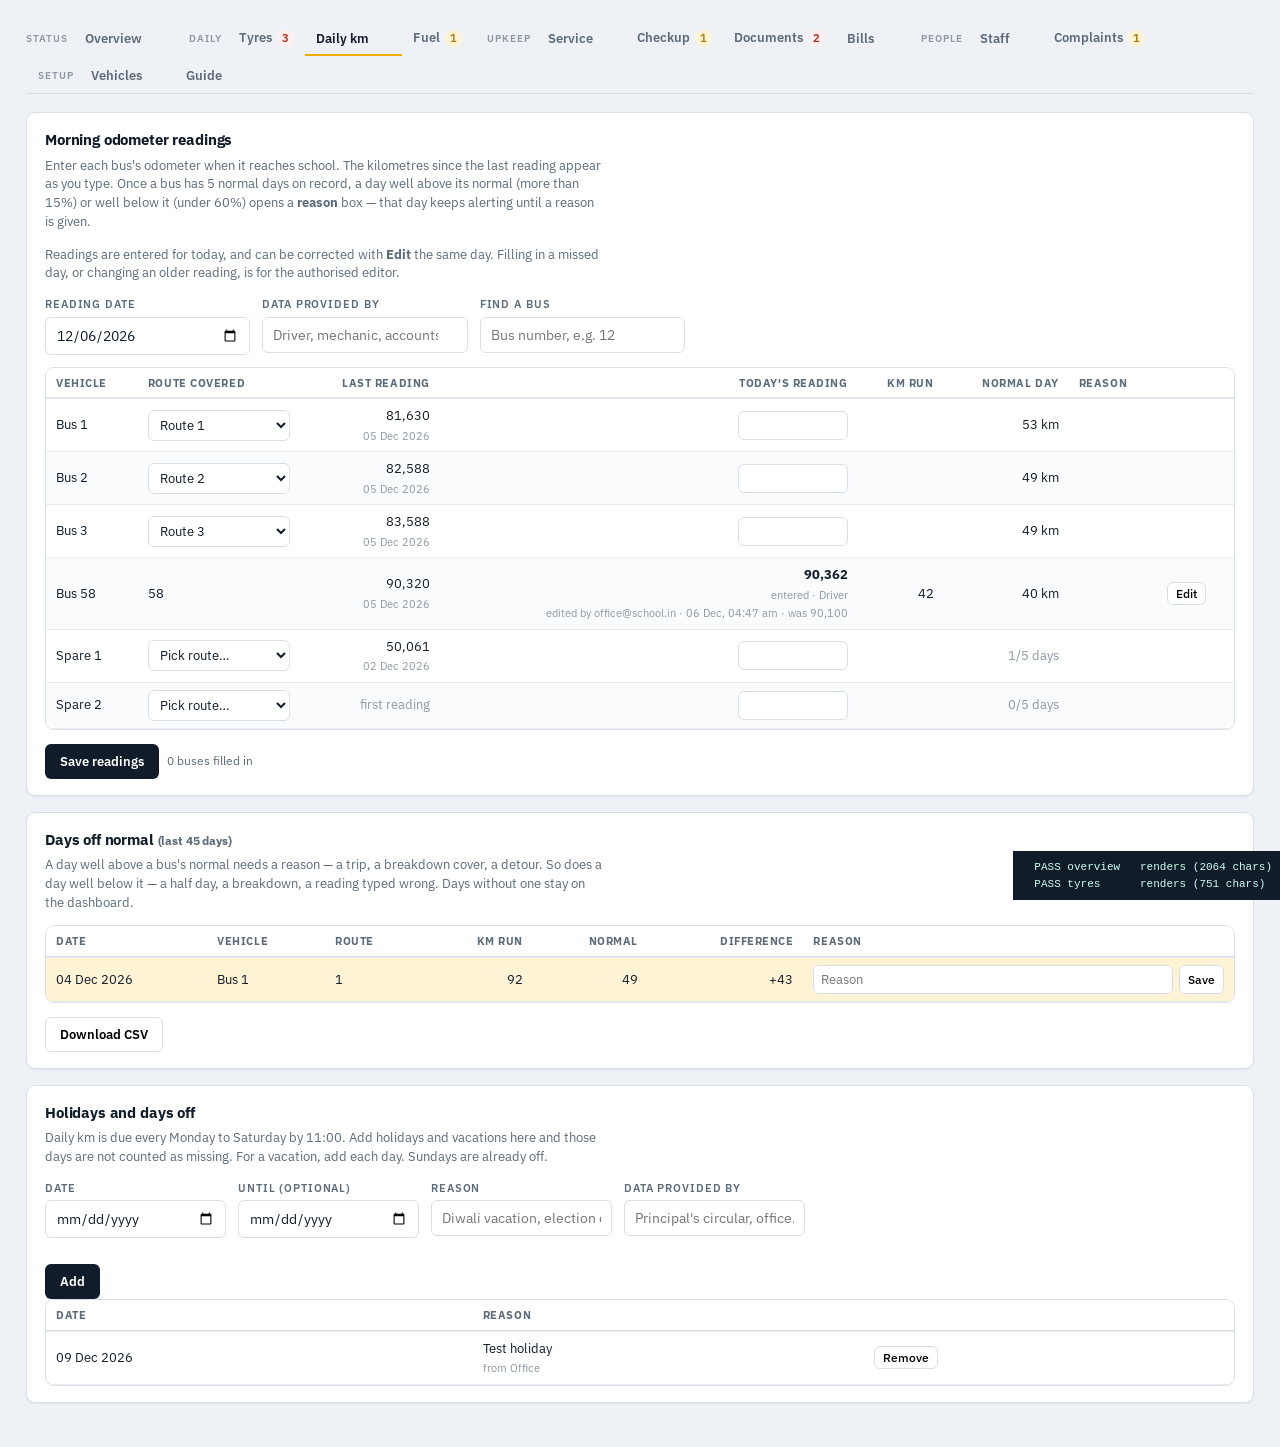
==== commit 55d703e7: "Leave missed old entries to the authorised editor Staff now enter tyre, km and fuel readings for tod" ====
--- a/tests/fleet/index.html
+++ b/tests/fleet/index.html
@@ -215,12 +215,14 @@
 const lastWrite = t => writes.filter(w => w.table === t).pop();
 
 await asEditor(false); await renderFleet('km'); await wait(300);
-check(/only the authorised editor can change it/.test(pane().innerText), 'staff are told the rule on the Daily km tab');
+check(/is for the authorised editor/.test(pane().innerText), 'staff are told the rule on the Daily km tab');
 check(kmRow(4).querySelector('.kmEdit'), "today's reading has an Edit button");
 check(/edited by office@school\.in/.test(kmRow(4).innerText) && /was 90,100/.test(kmRow(4).innerText), 'a corrected reading says who changed it and what it was');
 const onToday = $('km_on').value;
 await kmDate(dayAgo(2));
 check(kmRow(4).classList.contains('done') && !pane().querySelector('.kmEdit'), 'older readings have no Edit button for staff');
+check(!pane().querySelector('#kmSheet .kmIn') && /not entered/.test(kmRow(6).innerText) && $('kmSave').hidden, 'staff cannot fill in a missed day: it shows as not entered, with no inputs and no Save');
+check(/authorised editor/.test($('kmCount').textContent), 'and the sheet says who can');
 await kmDate(onToday);
 kmRow(4).querySelector('.kmEdit').click(); await wait(20);
 const kmE = kmRow(4), kmInp = kmE.querySelector('.kmIn'), base = +kmInp.value;
@@ -247,6 +249,12 @@
 check(/You are the authorised editor/.test(pane().innerText), 'the editor is told so');
 await kmDate(dayAgo(2));
 check(kmRow(1).querySelector('.kmEdit') && kmRow(4).querySelector('.kmEdit'), 'the editor gets Edit on older readings');
+check(kmRow(6).querySelector('.kmIn') && !$('kmSave').hidden, 'the editor can fill in a missed day');
+type(kmRow(6).querySelector('.kmIn'), '70000'); $('kmr6').value = '2'; await wait(20);
+n = writes.length; $('kmSave').click(); await wait(300);
+const oldW = writes.slice(n).find(w => w.table === 'odometer_readings');
+check(oldW && oldW.op === 'insert' && oldW.payload[0].recorded_on === dayAgo(2) && oldW.payload[0].reading_km === 70000, 'and it saves on the old date, not today');
+await kmDate(dayAgo(2));
 kmRow(4).querySelector('.kmEdit').click(); await wait(20);
 const kmO = kmRow(4), oldKm = +kmO.querySelector('.kmIn').value;
 type(kmO.querySelector('.kmIn'), String(oldKm + 5000)); await wait(20);
@@ -264,7 +272,12 @@
 await fuelFor(1);
 check(!$('fuHist').querySelector('.fuEdit') && !$('fuHist').querySelector('[data-del]'), 'staff cannot edit or remove an older fill');
 await fuelFor(2);
-check($('fuHist').querySelectorAll('.fuEdit').length === 1, 'a fill typed in today can be corrected, even for an earlier date');
+check($('fuHist').querySelectorAll('.fuEdit').length === 1, 'only the fill dated today can be corrected, not a late one typed in today');
+check($('fu_on').min === $('fu_on').max, 'staff cannot pick an earlier fill date');
+$('fu_on').value = dayAgo(2); type($('fuL'), '40'); await wait(20);
+n = writes.length; $('fuSave').click(); await wait(100);
+check(writes.length === n && /authorised editor/.test(lastToast()), `an older date typed by hand is refused: "${lastToast()}"`);
+type($('fuL'), ''); $('fu_on').value = $('fu_on').max;
 $('fuHist').querySelector('.fuEdit').click(); await wait(20);
 check($('feL').value === '40' && $('feC').value === '3800', 'the fill opens with its saved figures');
 type($('feL'), ''); n = writes.length; $('feSave').click(); await wait(80);
@@ -274,8 +287,11 @@
 check(fuW.op === 'update' && fuW.payload.litres === 41 && fuW.payload.cost === 3895 && fuW.where.id === 99, 'correction saved on that fill');
 await asEditor(true); await renderFleet('fuel'); await wait(300); await fuelFor(1);
 check($('fuHist').querySelectorAll('.fuEdit').length === 6, 'the editor can correct every fill');
+check($('fu_on').min === '', 'the editor can pick any fill date');
 
 await asEditor(false); await renderFleet('tyres'); await wait(300);
+pane().querySelector('#tyMode [data-m="entry"]').click(); await wait(300);
+check($('ty_on').min === $('ty_on').max, 'staff cannot pick an earlier tyre check date');
 pane().querySelector('#tyMode [data-m="board"]').click(); await wait(300);
 const tyreFor = async v => { pane().querySelector(`.tbus[data-v="${v}"]`).click(); await wait(250); };
 await tyreFor(1);
@@ -292,6 +308,9 @@
 await asEditor(true); await renderFleet('tyres'); await wait(300);
 pane().querySelector('#tyMode [data-m="board"]').click(); await wait(300); await tyreFor(1);
 check($('tyHist').querySelector('.tyEdit') && $('tyHist').querySelector('[data-del]'), 'the editor can correct or remove an older reading');
+pane().querySelector('#tyMode [data-m="entry"]').click(); await wait(300);
+check($('ty_on').min === '', 'the editor can pick any tyre check date');
+pane().querySelector('#tyMode [data-m="board"]').click(); await wait(300);
 await asEditor(false);
 
 log('\n-- fleet week (dashboard)');
